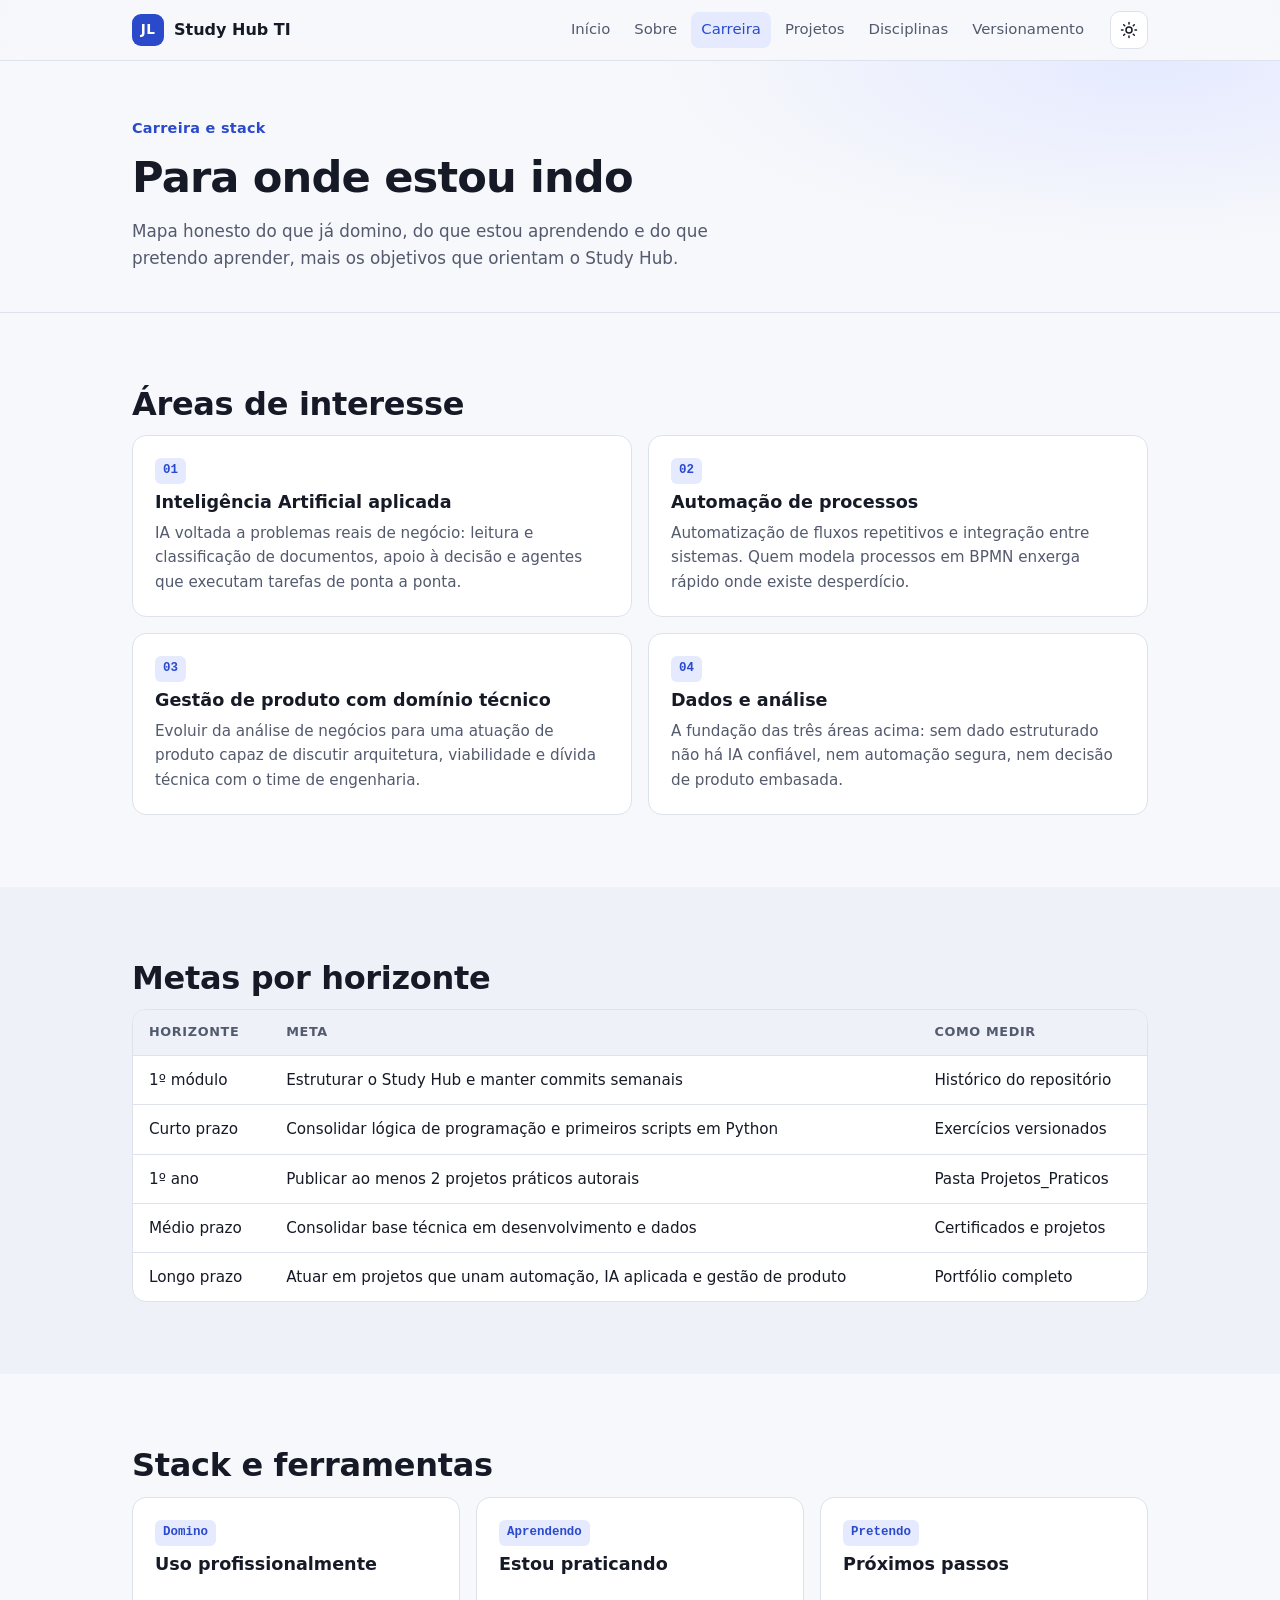
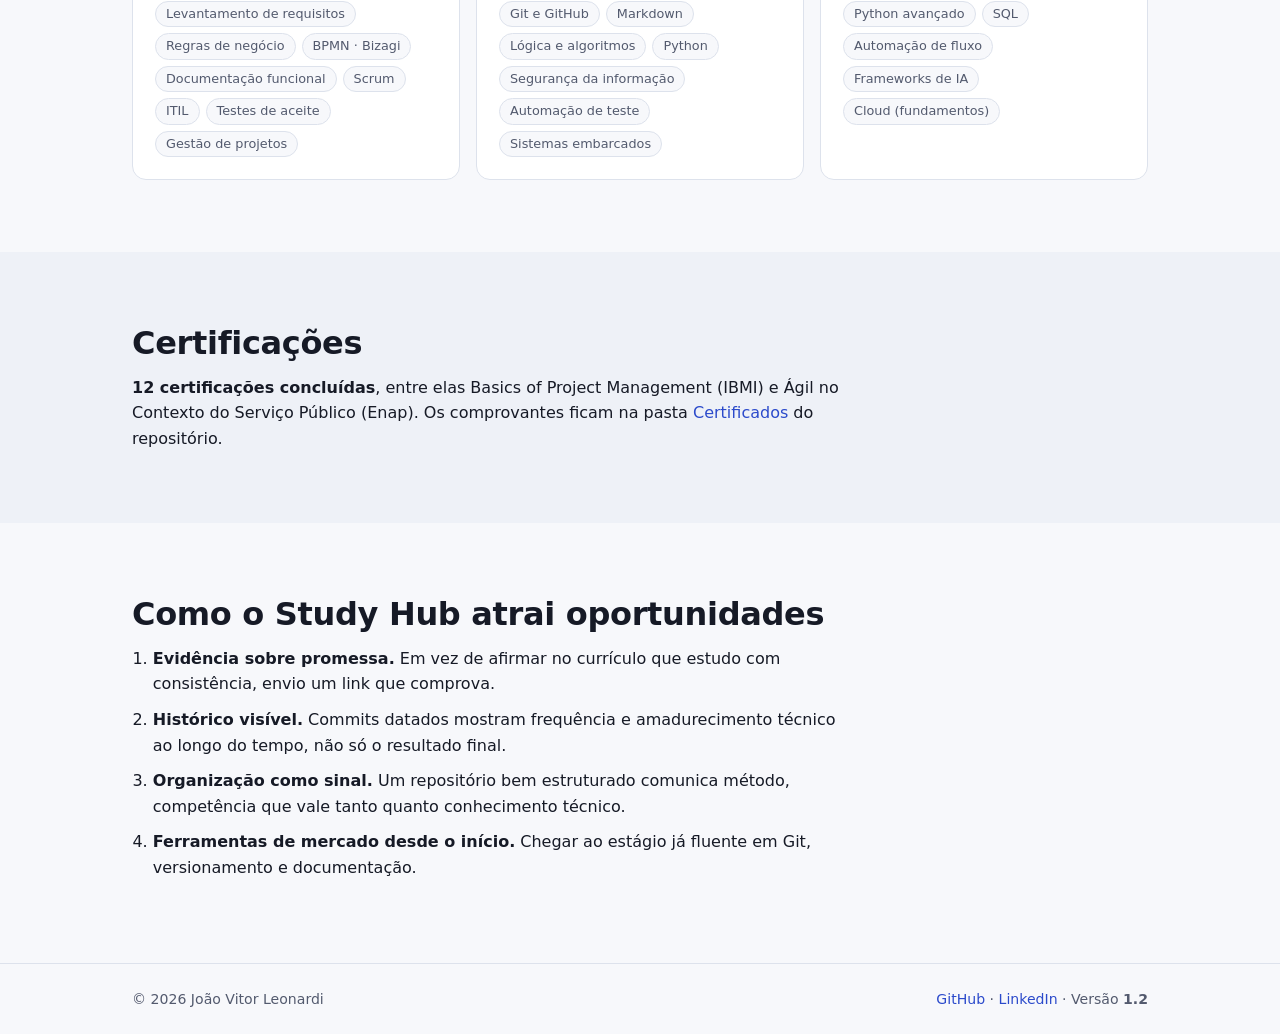
==== carreira.html @ a213d29a "feat(pages): pagina de versionamento Co-Authored-By: Claude Sonnet 5.5 <noreply@anthropic.com> Claud" ====
<!doctype html>
<html lang="pt-BR">
<head>
  <meta charset="utf-8">
  <meta name="viewport" content="width=device-width, initial-scale=1">
  <title>Carreira e stack · João Vitor Leonardi</title>
  <meta name="description" content="Objetivos de carreira, metas por horizonte e mapa de ferramentas de João Vitor Leonardi.">
  <meta name="theme-color" content="#2b4acb">
  <meta property="og:title" content="Carreira e stack · João Vitor Leonardi">
  <meta property="og:description" content="Objetivos de carreira, metas por horizonte e mapa de ferramentas de João Vitor Leonardi.">
  <meta property="og:type" content="website">
  <meta property="og:locale" content="pt_BR">
  <meta property="og:url" content="https://jooaoleonardi.github.io/Meu_Study_Hub_TI/carreira.html">
  <meta name="twitter:card" content="summary">
  <link rel="icon" href="data:image/svg+xml,%3Csvg xmlns='http://www.w3.org/2000/svg' viewBox='0 0 64 64'%3E%3Crect width='64' height='64' rx='14' fill='%232b4acb'/%3E%3Ctext x='32' y='42' font-family='Arial,sans-serif' font-size='28' font-weight='700' fill='white' text-anchor='middle'%3EJL%3C/text%3E%3C/svg%3E">
  <link rel="stylesheet" href="assets/css/style.css">
</head>
<body>
  <div class="progress" id="progress" aria-hidden="true"></div>
  <a class="skip-link" href="#conteudo">Pular para o conteúdo</a>

  <header class="site-header">
    <div class="container header-inner">
      <a class="brand" href="index.html" aria-label="Início">
        <span class="brand-mark">JL</span>
        <span class="brand-name">Study Hub TI</span>
      </a>
      <nav class="site-nav" id="site-nav" aria-label="Páginas">
        <a href="index.html">Início</a>
        <a href="sobre.html">Sobre</a>
        <a href="carreira.html">Carreira</a>
        <a href="projetos.html">Projetos</a>
        <a href="disciplinas.html">Disciplinas</a>
        <a href="versionamento.html">Versionamento</a>
      </nav>
      <div class="header-actions">
        <button class="icon-btn" id="theme-toggle" type="button" aria-label="Alternar tema claro/escuro">
          <svg class="icon-sun" viewBox="0 0 24 24" aria-hidden="true"><circle cx="12" cy="12" r="4"/><path d="M12 2v2M12 20v2M4.9 4.9l1.4 1.4M17.7 17.7l1.4 1.4M2 12h2M20 12h2M4.9 19.1l1.4-1.4M17.7 6.3l1.4-1.4"/></svg>
          <svg class="icon-moon" viewBox="0 0 24 24" aria-hidden="true"><path d="M21 12.8A9 9 0 1 1 11.2 3a7 7 0 0 0 9.8 9.8z"/></svg>
        </button>
        <button class="icon-btn menu-btn" id="menu-toggle" type="button" aria-label="Abrir menu" aria-expanded="false" aria-controls="site-nav">
          <svg viewBox="0 0 24 24" aria-hidden="true"><path d="M4 7h16M4 12h16M4 17h16"/></svg>
        </button>
      </div>
    </div>
  </header>

  <main id="conteudo">
    <section class="page-hero" id="topo">
      <div class="container">
        <p class="eyebrow">Carreira e stack</p>
        <h1>Para onde estou indo</h1>
        <p class="hero-lead">Mapa honesto do que já domino, do que estou aprendendo e do que pretendo aprender, mais os objetivos que orientam o Study Hub.</p>
      </div>
    </section>

    <section class="section">
      <div class="container">
        <h2 class="section-title">Áreas de interesse</h2>
        <div class="cards cards-2"><article class="card"><span class="card-tag">01</span><h3>Inteligência Artificial aplicada</h3><p>IA voltada a problemas reais de negócio: leitura e classificação de documentos, apoio à decisão e agentes que executam tarefas de ponta a ponta.</p></article><article class="card"><span class="card-tag">02</span><h3>Automação de processos</h3><p>Automatização de fluxos repetitivos e integração entre sistemas. Quem modela processos em BPMN enxerga rápido onde existe desperdício.</p></article><article class="card"><span class="card-tag">03</span><h3>Gestão de produto com domínio técnico</h3><p>Evoluir da análise de negócios para uma atuação de produto capaz de discutir arquitetura, viabilidade e dívida técnica com o time de engenharia.</p></article><article class="card"><span class="card-tag">04</span><h3>Dados e análise</h3><p>A fundação das três áreas acima: sem dado estruturado não há IA confiável, nem automação segura, nem decisão de produto embasada.</p></article></div>
      </div>
    </section>
    <section class="section section-alt">
      <div class="container">
        <h2 class="section-title">Metas por horizonte</h2>
        <div class="table-wrap"><table class="data-table"><thead><tr><th>Horizonte</th><th>Meta</th><th>Como medir</th></tr></thead>
<tbody>
<tr><td>1º módulo</td><td>Estruturar o Study Hub e manter commits semanais</td><td>Histórico do repositório</td></tr>
<tr><td>Curto prazo</td><td>Consolidar lógica de programação e primeiros scripts em Python</td><td>Exercícios versionados</td></tr>
<tr><td>1º ano</td><td>Publicar ao menos 2 projetos práticos autorais</td><td>Pasta Projetos_Praticos</td></tr>
<tr><td>Médio prazo</td><td>Consolidar base técnica em desenvolvimento e dados</td><td>Certificados e projetos</td></tr>
<tr><td>Longo prazo</td><td>Atuar em projetos que unam automação, IA aplicada e gestão de produto</td><td>Portfólio completo</td></tr>
</tbody></table></div>
      </div>
    </section>
    <section class="section">
      <div class="container">
        <h2 class="section-title">Stack e ferramentas</h2>
        <div class="cards cards-3"><article class="card"><span class="card-tag">Domino</span><h3>Uso profissionalmente</h3><p></p><ul class="chips"><li>Levantamento de requisitos</li><li>Regras de negócio</li><li>BPMN · Bizagi</li><li>Documentação funcional</li><li>Scrum</li><li>ITIL</li><li>Testes de aceite</li><li>Gestão de projetos</li></ul></article><article class="card"><span class="card-tag">Aprendendo</span><h3>Estou praticando</h3><p></p><ul class="chips"><li>Git e GitHub</li><li>Markdown</li><li>Lógica e algoritmos</li><li>Python</li><li>Segurança da informação</li><li>Automação de teste</li><li>Sistemas embarcados</li></ul></article><article class="card"><span class="card-tag">Pretendo</span><h3>Próximos passos</h3><p></p><ul class="chips"><li>Python avançado</li><li>SQL</li><li>Automação de fluxo</li><li>Frameworks de IA</li><li>Cloud (fundamentos)</li></ul></article></div>
      </div>
    </section>
    <section class="section section-alt">
      <div class="container">
        <h2 class="section-title">Certificações</h2>
        <p class="prose-line"><strong>12 certificações concluídas</strong>, entre elas Basics of Project Management (IBMI) e Ágil no Contexto do Serviço Público (Enap). Os comprovantes ficam na pasta <a href="https://github.com/jooaoleonardi/Meu_Study_Hub_TI/tree/main/03_Projetos_e_Certificados/Certificados" target="_blank" rel="noopener">Certificados</a> do repositório.</p>
      </div>
    </section>
    <section class="section">
      <div class="container">
        <h2 class="section-title">Como o Study Hub atrai oportunidades</h2>
        <ol class="steps"><li><strong>Evidência sobre promessa.</strong> Em vez de afirmar no currículo que estudo com consistência, envio um link que comprova.</li><li><strong>Histórico visível.</strong> Commits datados mostram frequência e amadurecimento técnico ao longo do tempo, não só o resultado final.</li><li><strong>Organização como sinal.</strong> Um repositório bem estruturado comunica método, competência que vale tanto quanto conhecimento técnico.</li><li><strong>Ferramentas de mercado desde o início.</strong> Chegar ao estágio já fluente em Git, versionamento e documentação.</li></ol>
      </div>
    </section>
  </main>

  <footer class="site-footer">
    <div class="container footer-inner">
      <span>© <span id="year">2026</span> João Vitor Leonardi</span>
      <span>
        <a href="https://github.com/jooaoleonardi/Meu_Study_Hub_TI" target="_blank" rel="noopener">GitHub</a> ·
        <a href="https://www.linkedin.com/in/jooaoleonardi" target="_blank" rel="noopener">LinkedIn</a> ·
        Versão <strong>1.2</strong>
      </span>
    </div>
  </footer>

  <a class="to-top" id="to-top" href="#topo" aria-label="Voltar ao topo" hidden>↑</a>

  <script src="assets/js/main.js"></script>
</body>
</html>
---- assets/css/style.css ----
/* ==========================================================
   Study Hub TI — estilos do portfólio (GitHub Pages)
   ========================================================== */

/* ---------- Tokens de tema ---------- */
:root {
  --bg: #f7f8fb;
  --bg-alt: #eef1f7;
  --surface: #ffffff;
  --text: #161a26;
  --text-muted: #535a6e;
  --border: #dde2ec;
  --accent: #2b4acb;
  --accent-strong: #1f37a0;
  --accent-soft: #e5eaff;
  --ok: #157f4f;
  --ok-soft: #e1f5ea;
  --warn: #9a5b00;
  --warn-soft: #fdf0d9;
  --terminal-bg: #12162a;
  --terminal-text: #d6dcf5;
  --shadow: 0 1px 2px rgba(16, 24, 40, .05), 0 4px 16px rgba(16, 24, 40, .06);
  --radius: 14px;
  --max: 1080px;
  color-scheme: light;
}

@media (prefers-color-scheme: dark) {
  :root:not([data-theme="light"]) {
    --bg: #0e111a;
    --bg-alt: #131725;
    --surface: #181d2e;
    --text: #e8ebf5;
    --text-muted: #a2a9c0;
    --border: #2a3047;
    --accent: #8ea2ff;
    --accent-strong: #b3c0ff;
    --accent-soft: #232b52;
    --ok: #5fd39a;
    --ok-soft: #173326;
    --warn: #f3b552;
    --warn-soft: #3a2b12;
    --terminal-bg: #0a0d18;
    --shadow: 0 1px 2px rgba(0, 0, 0, .3), 0 4px 16px rgba(0, 0, 0, .25);
    color-scheme: dark;
  }
}

:root[data-theme="dark"] {
  --bg: #0e111a;
  --bg-alt: #131725;
  --surface: #181d2e;
  --text: #e8ebf5;
  --text-muted: #a2a9c0;
  --border: #2a3047;
  --accent: #8ea2ff;
  --accent-strong: #b3c0ff;
  --accent-soft: #232b52;
  --ok: #5fd39a;
  --ok-soft: #173326;
  --warn: #f3b552;
  --warn-soft: #3a2b12;
  --terminal-bg: #0a0d18;
  --shadow: 0 1px 2px rgba(0, 0, 0, .3), 0 4px 16px rgba(0, 0, 0, .25);
  color-scheme: dark;
}

/* ---------- Base ---------- */
*, *::before, *::after { box-sizing: border-box; }

html { scroll-behavior: smooth; scroll-padding-top: 72px; }

body {
  margin: 0;
  background: var(--bg);
  color: var(--text);
  font-family: system-ui, -apple-system, "Segoe UI", Roboto, "Helvetica Neue", Arial, sans-serif;
  font-size: 1rem;
  line-height: 1.6;
  -webkit-font-smoothing: antialiased;
}

a { color: var(--accent); text-decoration: none; }
a:hover { text-decoration: underline; }

code {
  font-family: ui-monospace, SFMono-Regular, Menlo, Consolas, monospace;
  font-size: .88em;
  background: var(--accent-soft);
  padding: .1em .35em;
  border-radius: 5px;
}

h1, h2, h3 { line-height: 1.2; margin: 0; }

.container {
  width: 100%;
  max-width: var(--max);
  margin: 0 auto;
  padding: 0 16px;
}

@media (min-width: 720px) {
  .container { padding: 0 32px; }
}

.skip-link {
  position: absolute;
  left: -999px;
  top: 8px;
  background: var(--accent);
  color: #fff;
  padding: 8px 12px;
  border-radius: 8px;
  z-index: 100;
}
.skip-link:focus { left: 8px; }

:focus-visible { outline: 2px solid var(--accent); outline-offset: 2px; }

/* ---------- Cabeçalho ---------- */
.site-header {
  position: sticky;
  top: 0;
  z-index: 50;
  background: color-mix(in srgb, var(--bg) 88%, transparent);
  backdrop-filter: blur(10px);
  border-bottom: 1px solid var(--border);
}

.header-inner {
  display: flex;
  align-items: center;
  gap: 16px;
  height: 60px;
}

.brand {
  display: flex;
  align-items: center;
  gap: 10px;
  color: var(--text);
  font-weight: 700;
}
.brand:hover { text-decoration: none; }

.brand-mark {
  display: grid;
  place-items: center;
  width: 32px;
  height: 32px;
  border-radius: 9px;
  background: var(--accent);
  color: #fff;
  font-size: .85rem;
  letter-spacing: .02em;
}
:root[data-theme="dark"] .brand-mark { color: #0e111a; }
@media (prefers-color-scheme: dark) {
  :root:not([data-theme="light"]) .brand-mark { color: #0e111a; }
}

.site-nav {
  display: flex;
  gap: 4px;
  margin-left: auto;
}

.site-nav a {
  color: var(--text-muted);
  font-size: .93rem;
  padding: 6px 10px;
  border-radius: 8px;
}
.site-nav a:hover { color: var(--text); background: var(--bg-alt); text-decoration: none; }
.site-nav a.active { color: var(--accent); }

.header-actions { display: flex; gap: 6px; }

.icon-btn {
  display: grid;
  place-items: center;
  width: 38px;
  height: 38px;
  border: 1px solid var(--border);
  border-radius: 10px;
  background: var(--surface);
  color: var(--text);
  cursor: pointer;
}
.icon-btn svg {
  width: 18px;
  height: 18px;
  fill: none;
  stroke: currentColor;
  stroke-width: 2;
  stroke-linecap: round;
  stroke-linejoin: round;
}

.icon-moon { display: none; }
:root[data-theme="dark"] .icon-sun { display: none; }
:root[data-theme="dark"] .icon-moon { display: block; }
@media (prefers-color-scheme: dark) {
  :root:not([data-theme="light"]) .icon-sun { display: none; }
  :root:not([data-theme="light"]) .icon-moon { display: block; }
}

.menu-btn { display: none; }

@media (max-width: 820px) {
  .menu-btn { display: grid; }
  .header-actions { margin-left: auto; }
  .site-nav {
    display: none;
    position: absolute;
    top: 60px;
    left: 0;
    right: 0;
    flex-direction: column;
    padding: 8px 16px 16px;
    background: var(--bg);
    border-bottom: 1px solid var(--border);
  }
  .site-nav.open { display: flex; }
  .site-nav a { padding: 10px 8px; }
}

/* ---------- Hero ---------- */
.hero {
  padding: 72px 0 64px;
  background:
    radial-gradient(800px 360px at 85% 0%, var(--accent-soft), transparent 70%),
    var(--bg);
}

.hero-inner {
  display: grid;
  grid-template-columns: 1.4fr 1fr;
  gap: 48px;
  align-items: center;
}

.eyebrow {
  margin: 0 0 12px;
  color: var(--accent);
  font-weight: 600;
  font-size: .9rem;
  letter-spacing: .02em;
}

.hero h1 {
  font-size: clamp(2.2rem, 5vw, 3.4rem);
  letter-spacing: -.02em;
}

.hero-role {
  margin: 10px 0 0;
  font-size: 1.15rem;
  font-weight: 600;
  color: var(--text-muted);
}

.hero-lead {
  margin: 18px 0 28px;
  max-width: 56ch;
  color: var(--text-muted);
  font-size: 1.05rem;
}

.hero-cta { display: flex; flex-wrap: wrap; gap: 12px; }

.hero-card {
  background: var(--surface);
  border: 1px solid var(--border);
  border-radius: 20px;
  padding: 24px;
  box-shadow: var(--shadow);
}

.avatar {
  display: grid;
  place-items: center;
  width: 72px;
  height: 72px;
  border-radius: 50%;
  background: linear-gradient(135deg, var(--accent), var(--accent-strong));
  color: #fff;
  font-weight: 700;
  font-size: 1.5rem;
  margin-bottom: 18px;
}

.terminal {
  margin: 0;
  background: var(--terminal-bg);
  color: var(--terminal-text);
  border-radius: 12px;
  padding: 16px;
  font-family: ui-monospace, SFMono-Regular, Menlo, Consolas, monospace;
  font-size: .82rem;
  line-height: 1.7;
  overflow-x: auto;
}
.t-dim { color: #7c86ad; }
.t-acc { color: #ffd166; }

@media (max-width: 820px) {
  .hero { padding: 48px 0 40px; }
  .hero-inner { grid-template-columns: 1fr; gap: 32px; }
}

/* ---------- Botões ---------- */
.btn {
  display: inline-flex;
  align-items: center;
  justify-content: center;
  min-height: 44px;
  padding: 0 18px;
  border-radius: 10px;
  font-weight: 600;
  font-size: .95rem;
  border: 1px solid transparent;
  transition: background .15s, border-color .15s;
}
.btn:hover { text-decoration: none; }

.btn-primary { background: var(--accent); color: #fff; }
.btn-primary:hover { background: var(--accent-strong); }
:root[data-theme="dark"] .btn-primary { color: #0e111a; }
@media (prefers-color-scheme: dark) {
  :root:not([data-theme="light"]) .btn-primary { color: #0e111a; }
}

.btn-ghost {
  background: var(--surface);
  color: var(--text);
  border-color: var(--border);
}
.btn-ghost:hover { border-color: var(--accent); }

/* ---------- Seções ---------- */
.section { padding: 72px 0; }
.section-alt { background: var(--bg-alt); }

.section-title {
  font-size: clamp(1.5rem, 3vw, 2rem);
  letter-spacing: -.01em;
  margin-bottom: 12px;
}

.section-lead {
  margin: 0 0 32px;
  max-width: 65ch;
  color: var(--text-muted);
}

@media (max-width: 720px) {
  .section { padding: 52px 0; }
}

/* ---------- Sobre ---------- */
.about-grid {
  display: grid;
  grid-template-columns: 1.5fr 1fr;
  gap: 40px;
  margin-top: 20px;
}

.prose p { margin: 0 0 16px; max-width: 65ch; }

.stats {
  list-style: none;
  margin: 0;
  padding: 0;
  display: grid;
  grid-template-columns: 1fr 1fr;
  gap: 12px;
  align-content: start;
}

.stats li {
  background: var(--surface);
  border: 1px solid var(--border);
  border-radius: var(--radius);
  padding: 18px 16px;
}

.stat-value {
  display: block;
  font-size: 1.5rem;
  font-weight: 700;
  color: var(--accent);
}

.stat-label {
  display: block;
  font-size: .88rem;
  color: var(--text-muted);
}

@media (max-width: 820px) {
  .about-grid { grid-template-columns: 1fr; gap: 24px; }
}

/* ---------- Cards ---------- */
.cards { display: grid; gap: 16px; }
.cards-3 { grid-template-columns: repeat(3, 1fr); }
.cards-2 { grid-template-columns: repeat(2, 1fr); }

@media (max-width: 900px) {
  .cards-3 { grid-template-columns: repeat(2, 1fr); }
}
@media (max-width: 620px) {
  .cards-3, .cards-2 { grid-template-columns: 1fr; }
}

.card {
  display: flex;
  flex-direction: column;
  gap: 8px;
  background: var(--surface);
  border: 1px solid var(--border);
  border-radius: var(--radius);
  padding: 22px;
  color: var(--text);
}

.card h3 { font-size: 1.1rem; }
.card p { margin: 0; color: var(--text-muted); font-size: .95rem; }

.card-link { transition: border-color .15s, transform .15s, box-shadow .15s; }
.card-link:hover {
  text-decoration: none;
  border-color: var(--accent);
  transform: translateY(-2px);
  box-shadow: var(--shadow);
}

.card-tag {
  align-self: flex-start;
  font-family: ui-monospace, SFMono-Regular, Menlo, Consolas, monospace;
  font-size: .78rem;
  font-weight: 600;
  color: var(--accent);
  background: var(--accent-soft);
  padding: 3px 8px;
  border-radius: 6px;
}

.chips {
  list-style: none;
  display: flex;
  flex-wrap: wrap;
  gap: 6px;
  margin: 6px 0 0;
  padding: 0;
}
.chips li {
  font-size: .8rem;
  padding: 2px 10px;
  border: 1px solid var(--border);
  border-radius: 999px;
  color: var(--text-muted);
}

.card-links {
  display: flex;
  flex-wrap: wrap;
  gap: 8px 18px;
  margin-top: 8px;
  font-weight: 600;
  font-size: .93rem;
}

/* ---------- Lista de disciplinas ---------- */
.list-rows {
  list-style: none;
  margin: 20px 0 0;
  padding: 0;
  border: 1px solid var(--border);
  border-radius: var(--radius);
  background: var(--surface);
  overflow: hidden;
}

.list-rows li {
  display: grid;
  grid-template-columns: minmax(200px, 1fr) 2fr;
  gap: 16px;
  padding: 16px 20px;
  border-top: 1px solid var(--border);
}
.list-rows li:first-child { border-top: 0; }
.list-rows a { font-weight: 600; }
.list-rows span { color: var(--text-muted); font-size: .95rem; }

@media (max-width: 620px) {
  .list-rows li { grid-template-columns: 1fr; gap: 4px; }
}

/* ---------- Linha do tempo ---------- */
.timeline {
  list-style: none;
  margin: 20px 0 0;
  padding: 0 0 0 28px;
  position: relative;
}

.timeline::before {
  content: "";
  position: absolute;
  left: 7px;
  top: 6px;
  bottom: 6px;
  width: 2px;
  background: var(--border);
}

.timeline li {
  position: relative;
  padding: 0 0 32px;
}
.timeline li:last-child { padding-bottom: 0; }

.timeline li::before {
  content: "";
  position: absolute;
  left: -28px;
  top: 4px;
  width: 16px;
  height: 16px;
  border-radius: 50%;
  background: var(--surface);
  border: 2px solid var(--border);
}
.timeline li.done::before { background: var(--ok); border-color: var(--ok); }
.timeline li.current::before { background: var(--warn); border-color: var(--warn); }

.timeline h3 { font-size: 1.1rem; margin: 6px 0 4px; }
.timeline p { margin: 0; color: var(--text-muted); max-width: 65ch; }

.status {
  display: inline-block;
  font-size: .75rem;
  font-weight: 700;
  text-transform: uppercase;
  letter-spacing: .05em;
  padding: 2px 8px;
  border-radius: 6px;
  background: var(--bg-alt);
  color: var(--text-muted);
}
.done .status { background: var(--ok-soft); color: var(--ok); }
.current .status { background: var(--warn-soft); color: var(--warn); }

/* ---------- Contato ---------- */
.contact-links { display: flex; flex-wrap: wrap; gap: 12px; }

/* ---------- Rodapé ---------- */
.site-footer {
  border-top: 1px solid var(--border);
  padding: 24px 0;
  color: var(--text-muted);
  font-size: .88rem;
}

.footer-inner {
  display: flex;
  flex-wrap: wrap;
  justify-content: space-between;
  gap: 8px;
}

@media (prefers-reduced-motion: reduce) {
  html { scroll-behavior: auto; }
  .card-link, .btn { transition: none; }
  .card-link:hover { transform: none; }
}

/* ---------- Melhorias v1.2 ---------- */
.progress {
  position: fixed;
  top: 0;
  left: 0;
  height: 3px;
  width: 100%;
  z-index: 60;
  background: var(--accent);
  transform: scaleX(0);
  transform-origin: left;
}

.subtitle { font-size: 1.1rem; margin: 32px 0 12px; }
.chips-lg li { font-size: .88rem; padding: 4px 14px; background: var(--surface); }

.to-top {
  position: fixed;
  right: 16px;
  bottom: 16px;
  z-index: 40;
  display: grid;
  place-items: center;
  width: 44px;
  height: 44px;
  border-radius: 50%;
  background: var(--accent);
  color: #fff;
  font-weight: 700;
  box-shadow: var(--shadow);
}
.to-top[hidden] { display: none; }
.to-top:hover { text-decoration: none; background: var(--accent-strong); }
:root[data-theme="dark"] .to-top { color: #0e111a; }
@media (prefers-color-scheme: dark) {
  :root:not([data-theme="light"]) .to-top { color: #0e111a; }
}

/* Entrada suave das seções; sem JavaScript tudo aparece normalmente */
.js .reveal { opacity: 0; transform: translateY(16px); transition: opacity .5s, transform .5s; }
.js .reveal.visible { opacity: 1; transform: none; }

@media print {
  .site-header, .progress, .to-top, .menu-btn { display: none; }
  .js .reveal { opacity: 1; transform: none; }
}

@media (prefers-reduced-motion: reduce) {
  .js .reveal { opacity: 1; transform: none; transition: none; }
}

/* ---------- Páginas internas (v1.3) ---------- */
.page-hero {
  padding: 56px 0 40px;
  background:
    radial-gradient(700px 260px at 90% 0%, var(--accent-soft), transparent 70%),
    var(--bg);
  border-bottom: 1px solid var(--border);
}
.page-hero h1 { font-size: clamp(1.9rem, 4vw, 2.7rem); letter-spacing: -.02em; }
.page-hero .hero-lead { margin: 14px 0 0; }

.site-nav a[aria-current="page"] { color: var(--accent); background: var(--accent-soft); }

.table-wrap { overflow-x: auto; border: 1px solid var(--border); border-radius: var(--radius); background: var(--surface); }
.data-table { width: 100%; border-collapse: collapse; font-size: .95rem; }
.data-table th, .data-table td { text-align: left; padding: 12px 16px; vertical-align: top; border-top: 1px solid var(--border); }
.data-table thead th { border-top: 0; background: var(--bg-alt); font-size: .8rem; text-transform: uppercase; letter-spacing: .05em; color: var(--text-muted); }

.callout {
  margin: 24px 0 0;
  padding: 18px 22px;
  border-left: 4px solid var(--accent);
  background: var(--accent-soft);
  border-radius: 0 var(--radius) var(--radius) 0;
  font-size: 1.05rem;
}

.prose h3 { font-size: 1.1rem; margin: 22px 0 8px; }
.prose ul, .prose ol { margin: 0 0 16px; padding-left: 1.3rem; max-width: 65ch; }
.prose li { margin-bottom: 6px; }
.spaced { margin-top: 24px; }
.prose-line { margin: 0; max-width: 70ch; }

.steps { margin: 0; padding-left: 1.3rem; max-width: 70ch; }
.steps li { margin-bottom: 10px; }

.chips li { background: var(--bg); }
.card .chips { margin-top: 10px; }

.ficha {
  display: grid;
  grid-template-columns: repeat(auto-fit, minmax(200px, 1fr));
  gap: 12px;
  margin: 0 0 24px;
}
.ficha div { background: var(--surface); border: 1px solid var(--border); border-radius: var(--radius); padding: 14px 16px; }
.ficha dt { font-size: .78rem; text-transform: uppercase; letter-spacing: .05em; color: var(--text-muted); }
.ficha dd { margin: 4px 0 0; font-weight: 600; }

.codeblock {
  margin: 16px 0;
  background: var(--terminal-bg);
  color: var(--terminal-text);
  border-radius: 12px;
  padding: 16px;
  font-family: ui-monospace, SFMono-Regular, Menlo, Consolas, monospace;
  font-size: .84rem;
  line-height: 1.7;
  overflow-x: auto;
}
.codeblock code { background: none; padding: 0; font-size: inherit; }

.two-col { display: grid; grid-template-columns: 1fr 1fr; gap: 32px; align-items: start; }
.two-col .codeblock { margin: 0; }
@media (max-width: 820px) { .two-col { grid-template-columns: 1fr; gap: 16px; } }

.card-links a { overflow-wrap: anywhere; }
@media print { .page-hero { background: none; } }

.checklist { list-style: none; margin: 0; padding: 0; display: grid; gap: 8px; max-width: 70ch; }
.checklist li { padding: 12px 16px 12px 44px; position: relative; background: var(--surface); border: 1px solid var(--border); border-radius: 10px; }
.checklist li::before { content: "✓"; position: absolute; left: 16px; color: var(--ok); font-weight: 700; }
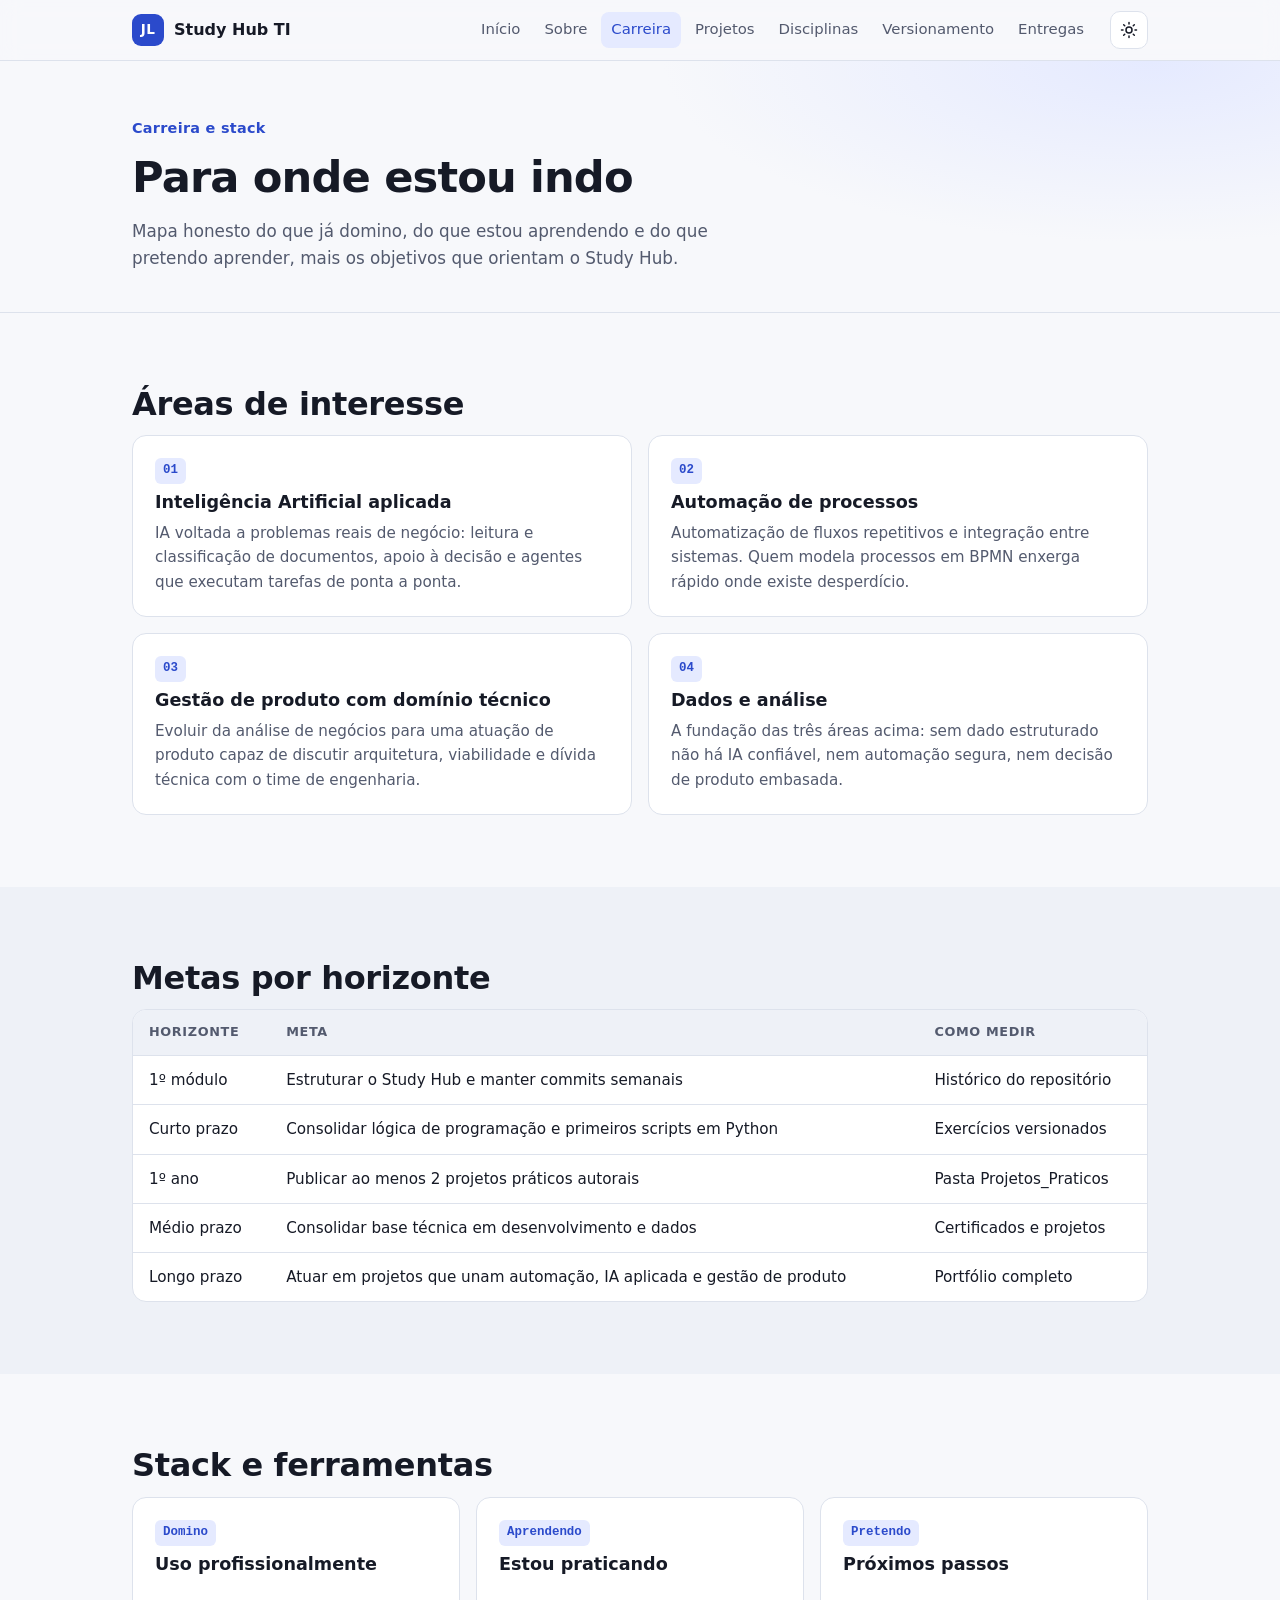
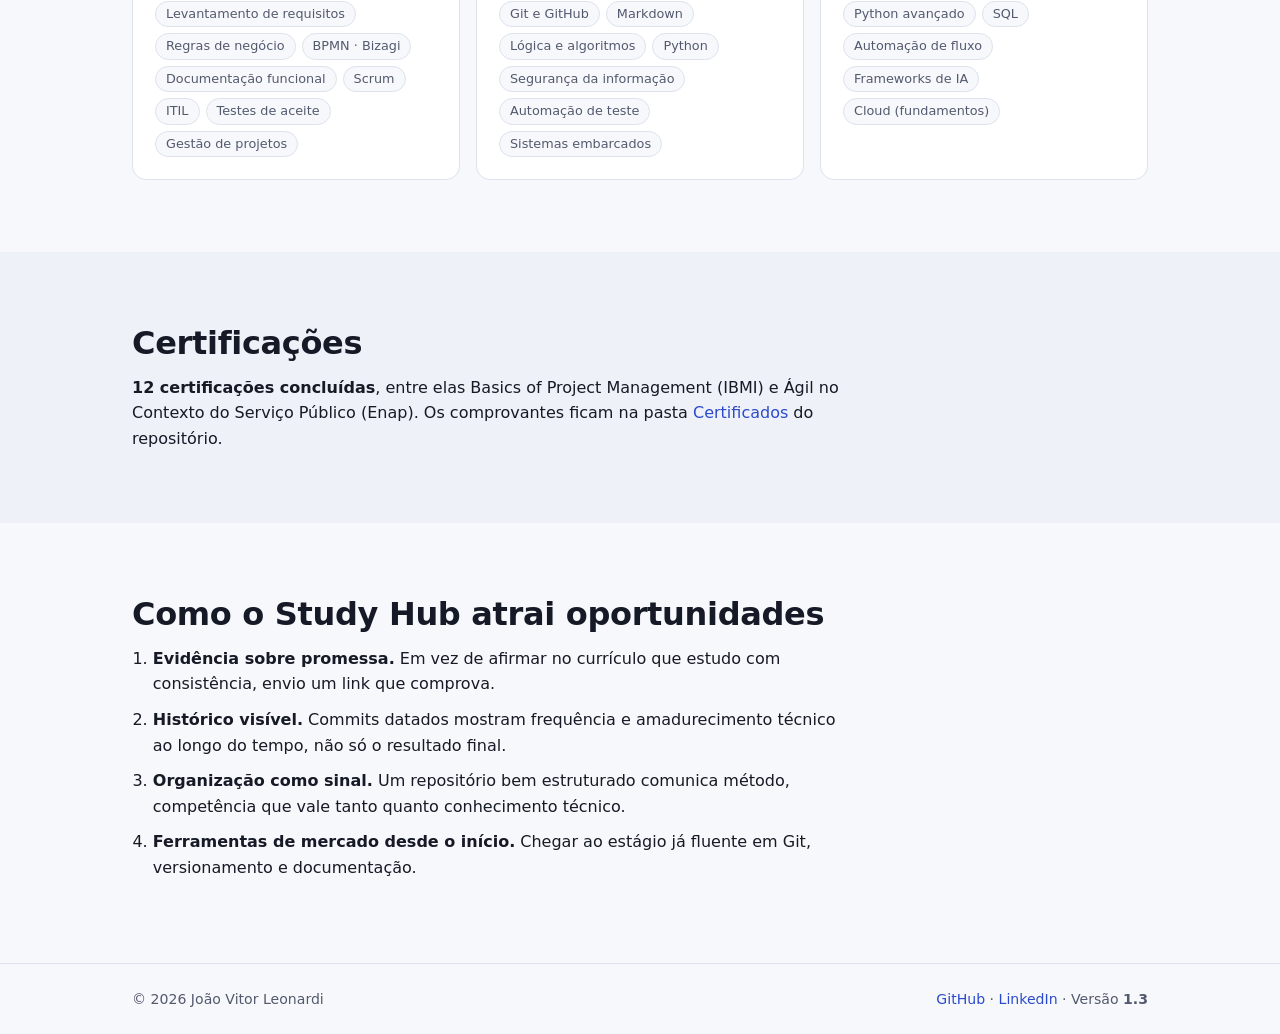
==== commit 79eba969: "feat(pages): pagina de entregas e versao 1.3 Co-Authored-By: Claude Sonnet 5.5 <noreply@anthropic.co" ====
--- a/carreira.html
+++ b/carreira.html
@@ -32,6 +32,7 @@
         <a href="projetos.html">Projetos</a>
         <a href="disciplinas.html">Disciplinas</a>
         <a href="versionamento.html">Versionamento</a>
+        <a href="entregas.html">Entregas</a>
       </nav>
       <div class="header-actions">
         <button class="icon-btn" id="theme-toggle" type="button" aria-label="Alternar tema claro/escuro">
@@ -99,7 +100,7 @@
       <span>
         <a href="https://github.com/jooaoleonardi/Meu_Study_Hub_TI" target="_blank" rel="noopener">GitHub</a> ·
         <a href="https://www.linkedin.com/in/jooaoleonardi" target="_blank" rel="noopener">LinkedIn</a> ·
-        Versão <strong>1.2</strong>
+        Versão <strong>1.3</strong>
       </span>
     </div>
   </footer>
--- a/assets/css/style.css
+++ b/assets/css/style.css
@@ -701,3 +701,8 @@
 .checklist { list-style: none; margin: 0; padding: 0; display: grid; gap: 8px; max-width: 70ch; }
 .checklist li { padding: 12px 16px 12px 44px; position: relative; background: var(--surface); border: 1px solid var(--border); border-radius: 10px; }
 .checklist li::before { content: "✓"; position: absolute; left: 16px; color: var(--ok); font-weight: 700; }
+
+.video-wrap { position: relative; aspect-ratio: 16 / 9; border-radius: var(--radius); overflow: hidden; border: 1px solid var(--border); background: #000; max-width: 880px; }
+.video-wrap iframe { position: absolute; inset: 0; width: 100%; height: 100%; border: 0; }
+.video-wrap + .card-links, .timeline + .card-links { margin-top: 20px; }
+.timeline .card-links { margin-top: 10px; }
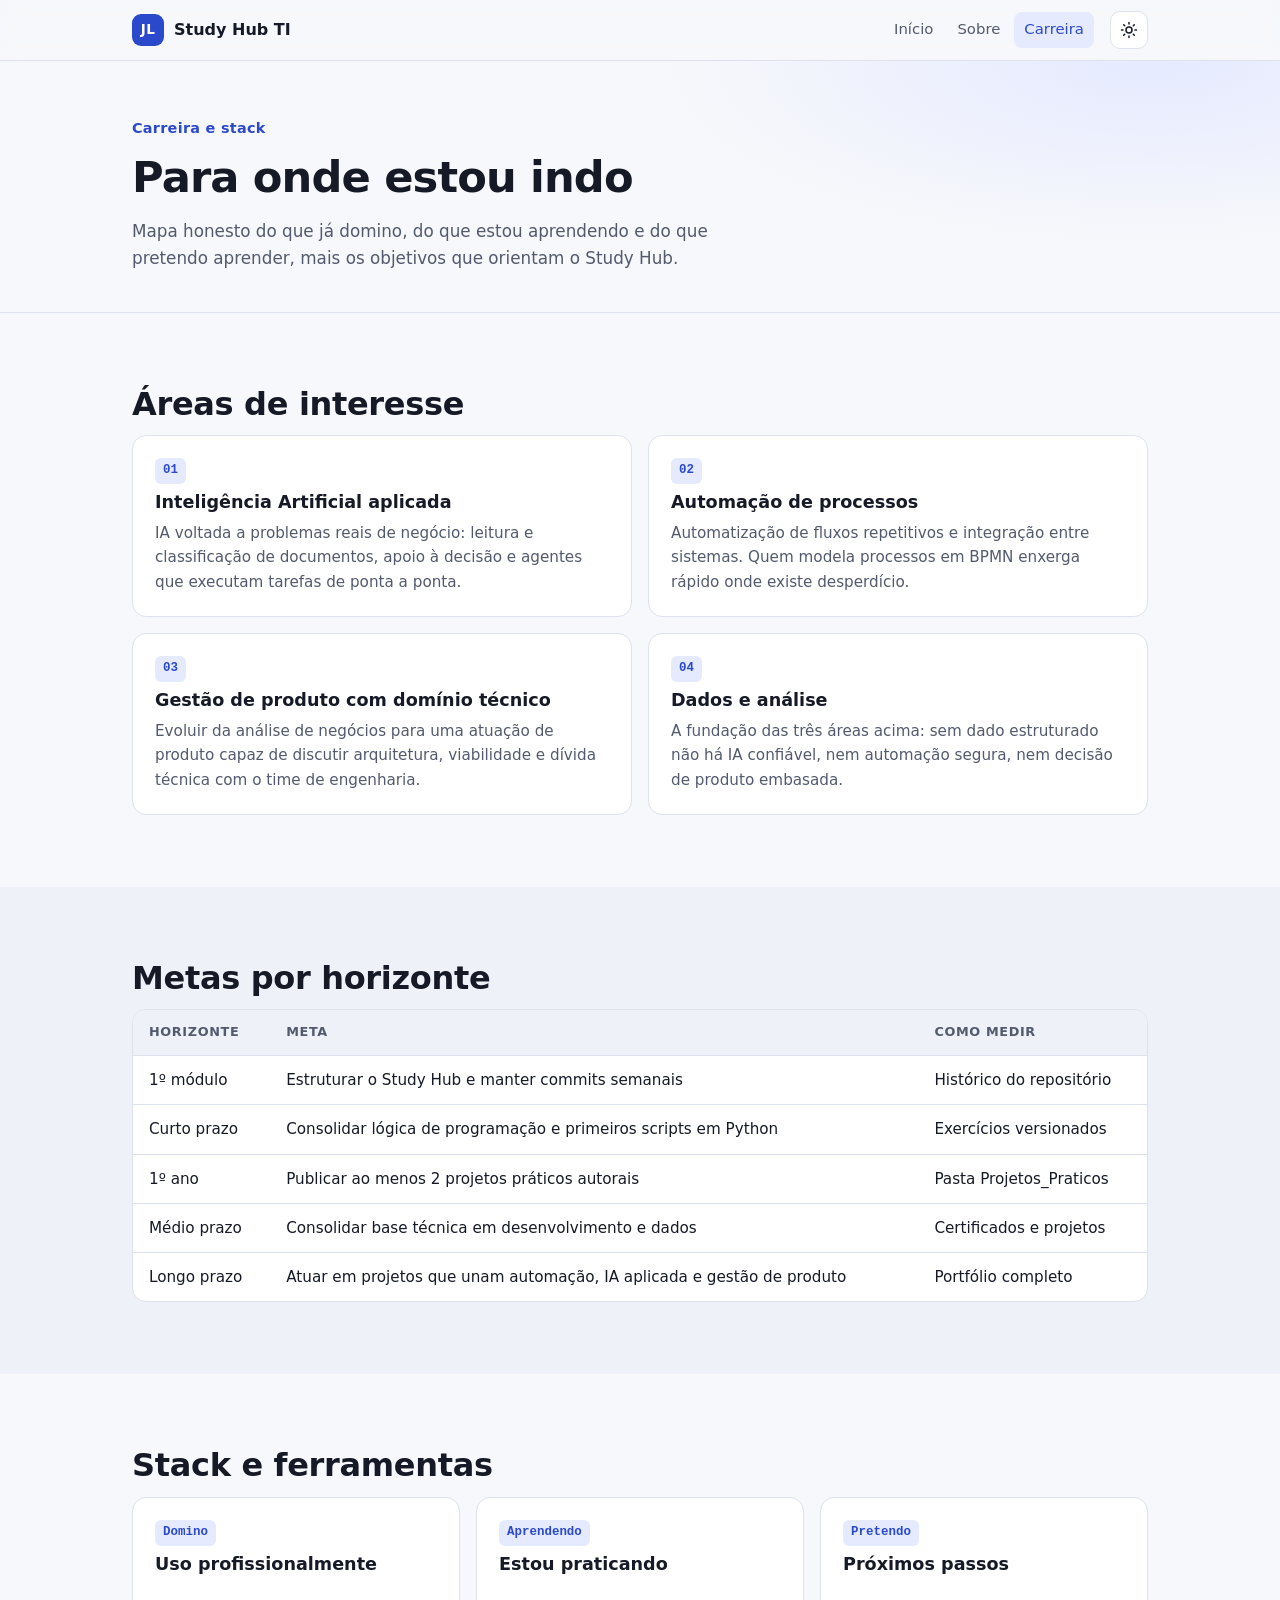
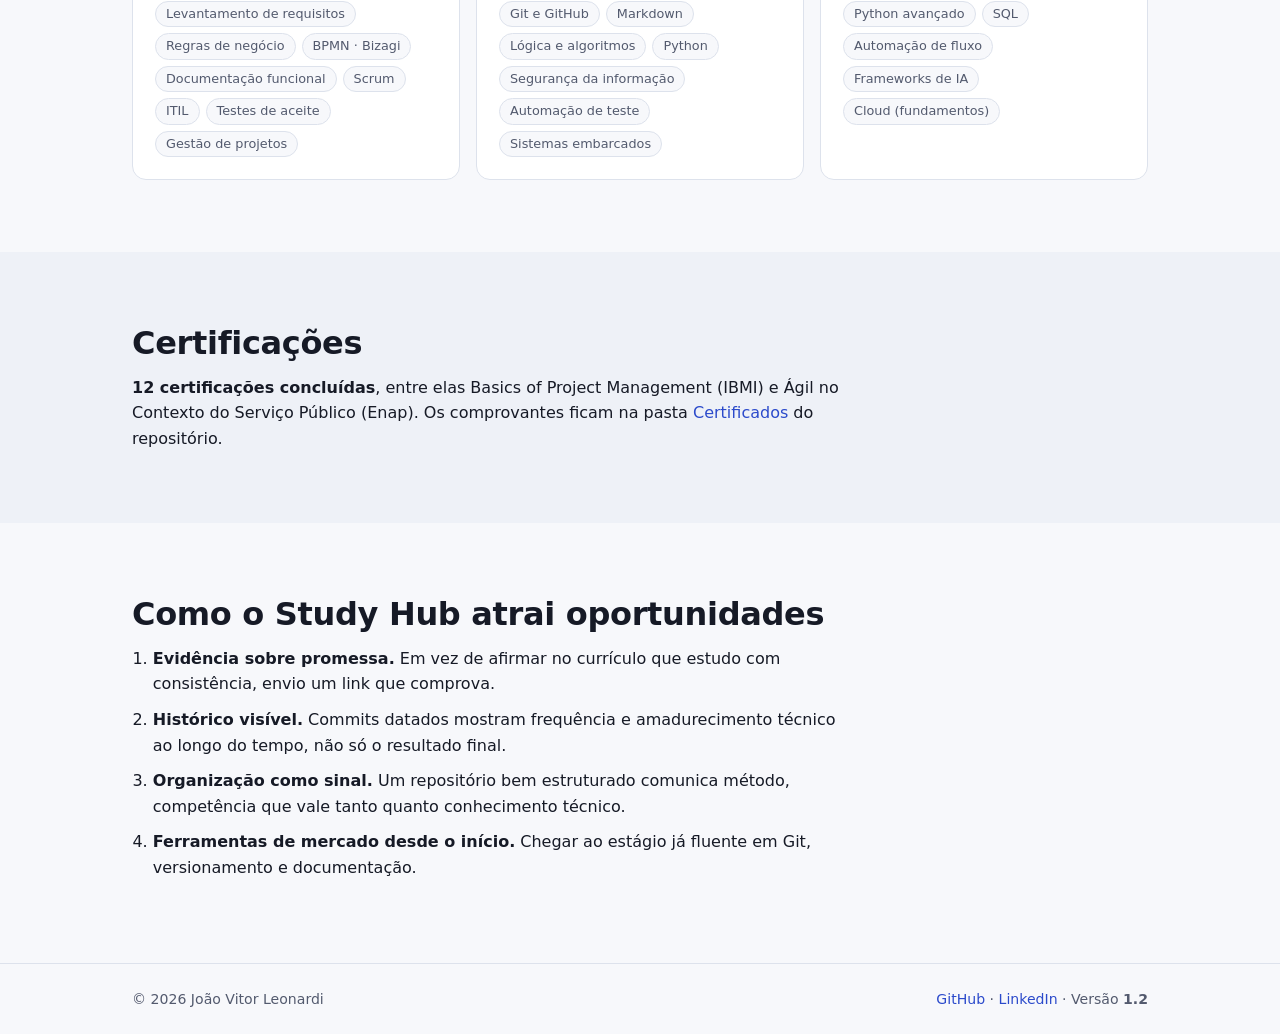
==== commit bf51920a: "Merge pull request #3 from jooaoleonardi/claude/new-session-010bdy-1-sobre-carreira feat(pages): 1/5" ====
--- a/carreira.html
+++ b/carreira.html
@@ -29,10 +29,6 @@
         <a href="index.html">Início</a>
         <a href="sobre.html">Sobre</a>
         <a href="carreira.html">Carreira</a>
-        <a href="projetos.html">Projetos</a>
-        <a href="disciplinas.html">Disciplinas</a>
-        <a href="versionamento.html">Versionamento</a>
-        <a href="entregas.html">Entregas</a>
       </nav>
       <div class="header-actions">
         <button class="icon-btn" id="theme-toggle" type="button" aria-label="Alternar tema claro/escuro">
@@ -100,7 +96,7 @@
       <span>
         <a href="https://github.com/jooaoleonardi/Meu_Study_Hub_TI" target="_blank" rel="noopener">GitHub</a> ·
         <a href="https://www.linkedin.com/in/jooaoleonardi" target="_blank" rel="noopener">LinkedIn</a> ·
-        Versão <strong>1.3</strong>
+        Versão <strong>1.2</strong>
       </span>
     </div>
   </footer>
--- a/assets/css/style.css
+++ b/assets/css/style.css
@@ -697,12 +697,3 @@
 
 .card-links a { overflow-wrap: anywhere; }
 @media print { .page-hero { background: none; } }
-
-.checklist { list-style: none; margin: 0; padding: 0; display: grid; gap: 8px; max-width: 70ch; }
-.checklist li { padding: 12px 16px 12px 44px; position: relative; background: var(--surface); border: 1px solid var(--border); border-radius: 10px; }
-.checklist li::before { content: "✓"; position: absolute; left: 16px; color: var(--ok); font-weight: 700; }
-
-.video-wrap { position: relative; aspect-ratio: 16 / 9; border-radius: var(--radius); overflow: hidden; border: 1px solid var(--border); background: #000; max-width: 880px; }
-.video-wrap iframe { position: absolute; inset: 0; width: 100%; height: 100%; border: 0; }
-.video-wrap + .card-links, .timeline + .card-links { margin-top: 20px; }
-.timeline .card-links { margin-top: 10px; }
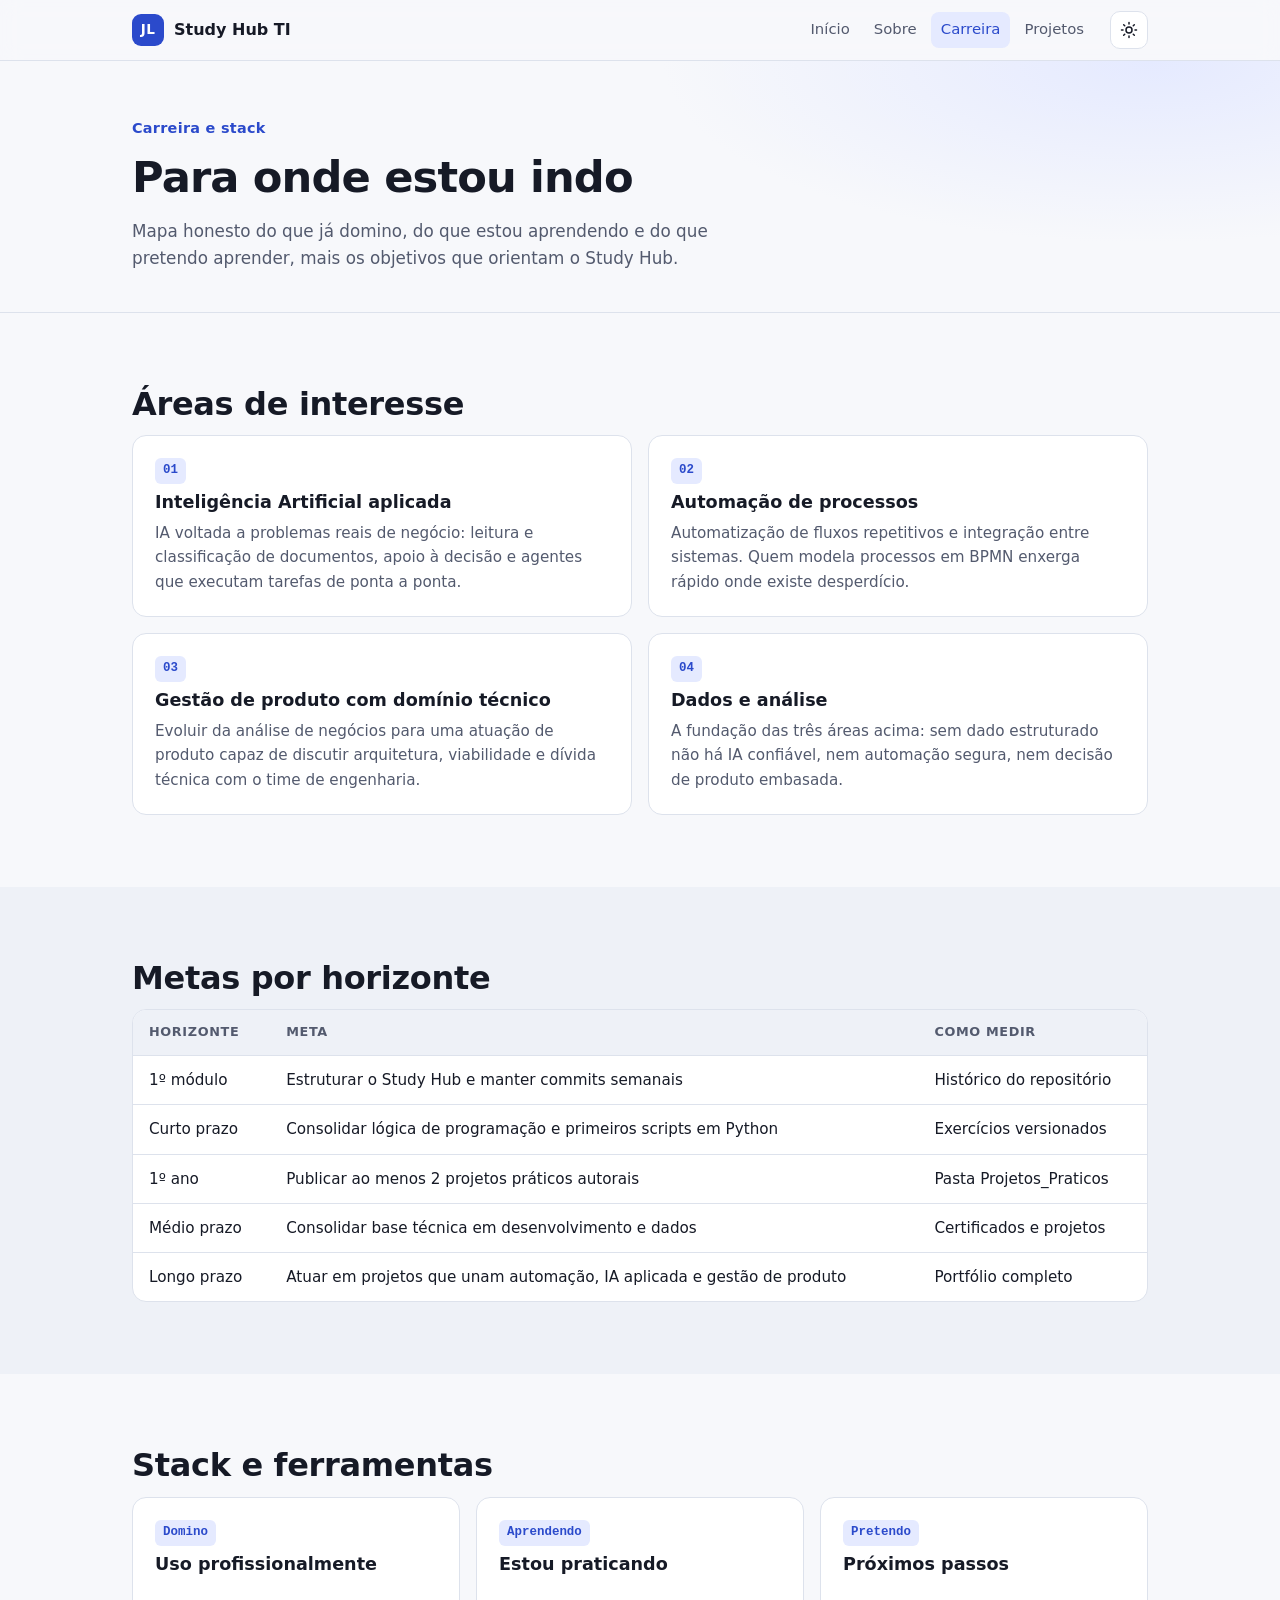
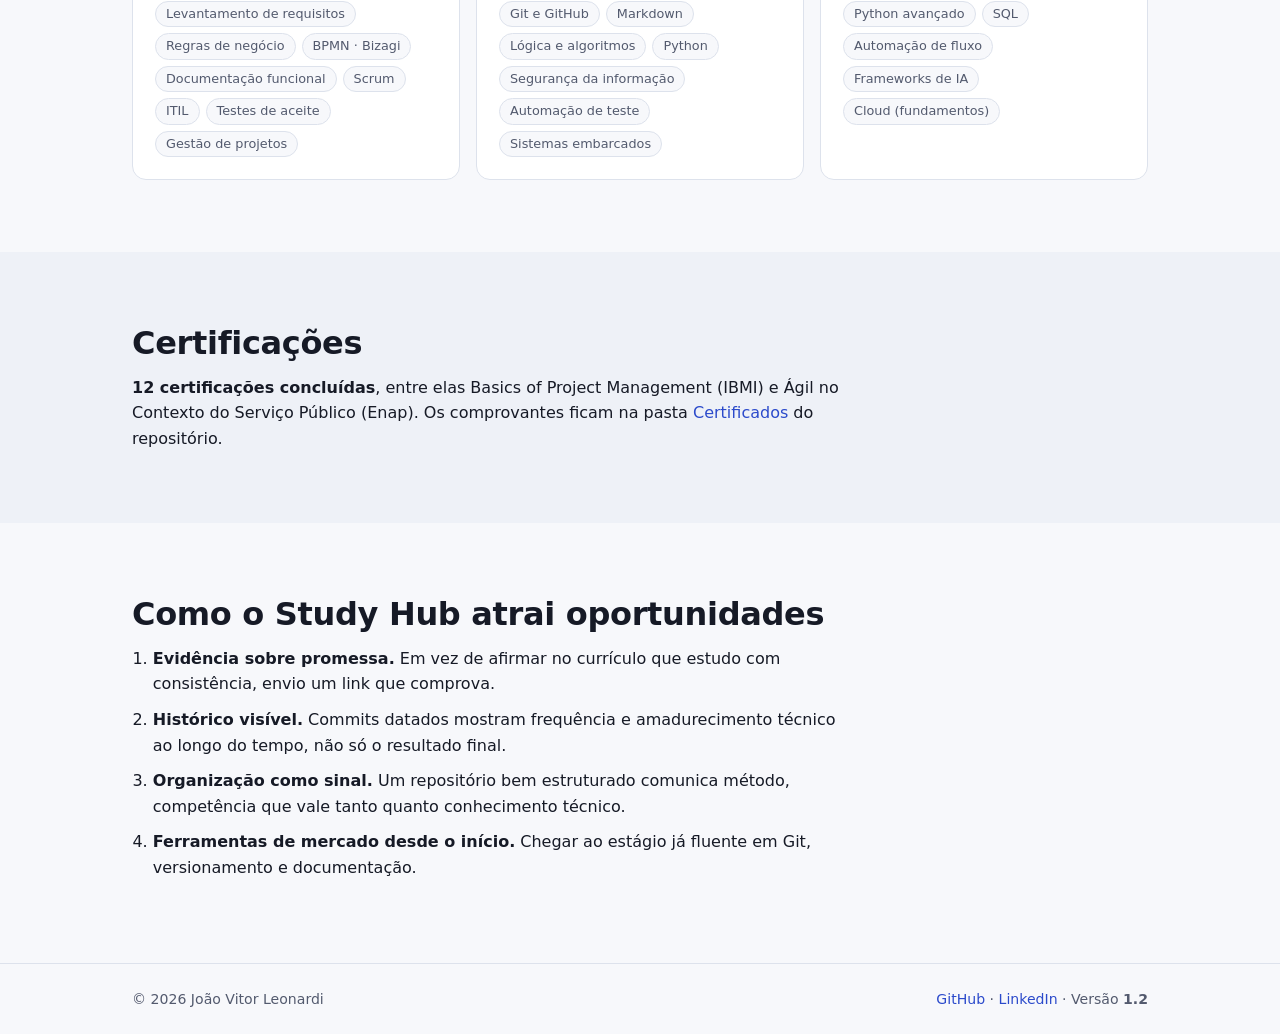
==== commit cc1c096a: "Merge pull request #4 from jooaoleonardi/claude/new-session-010bdy-2-projetos feat(pages): 2/5 págin" ====
--- a/carreira.html
+++ b/carreira.html
@@ -29,6 +29,7 @@
         <a href="index.html">Início</a>
         <a href="sobre.html">Sobre</a>
         <a href="carreira.html">Carreira</a>
+        <a href="projetos.html">Projetos</a>
       </nav>
       <div class="header-actions">
         <button class="icon-btn" id="theme-toggle" type="button" aria-label="Alternar tema claro/escuro">
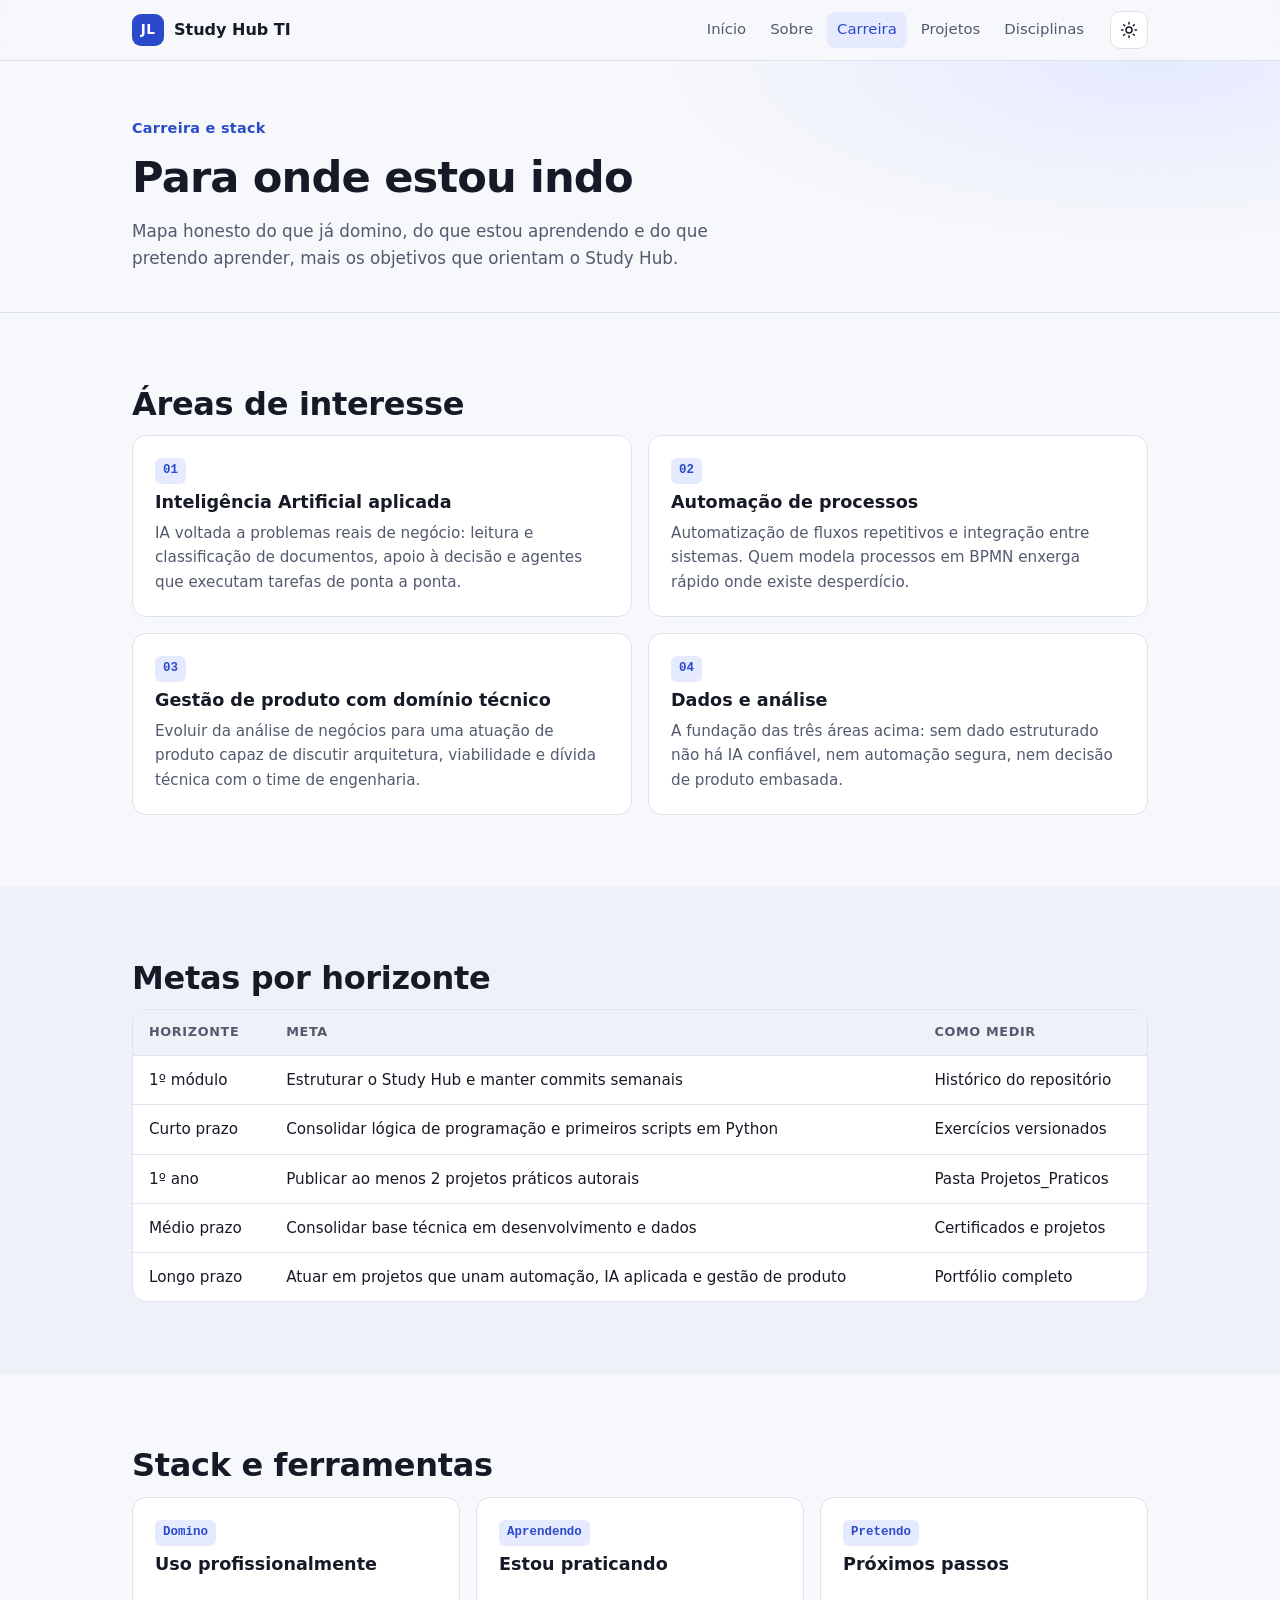
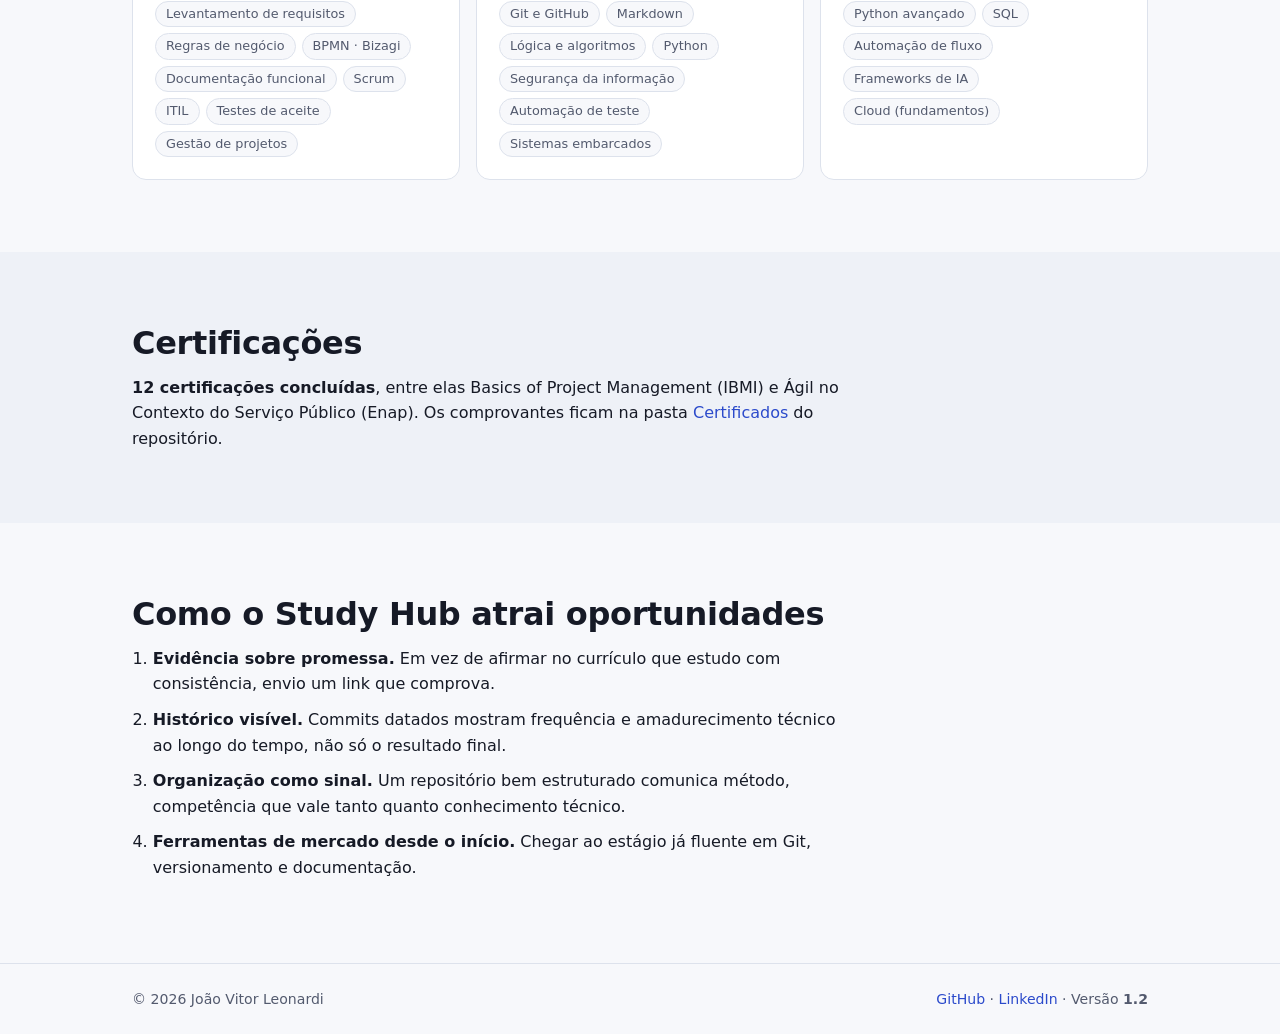
==== commit dad5180d: "Merge pull request #5 from jooaoleonardi/claude/new-session-010bdy-3-disciplinas feat(pages): 3/5 pá" ====
--- a/carreira.html
+++ b/carreira.html
@@ -30,6 +30,7 @@
         <a href="sobre.html">Sobre</a>
         <a href="carreira.html">Carreira</a>
         <a href="projetos.html">Projetos</a>
+        <a href="disciplinas.html">Disciplinas</a>
       </nav>
       <div class="header-actions">
         <button class="icon-btn" id="theme-toggle" type="button" aria-label="Alternar tema claro/escuro">
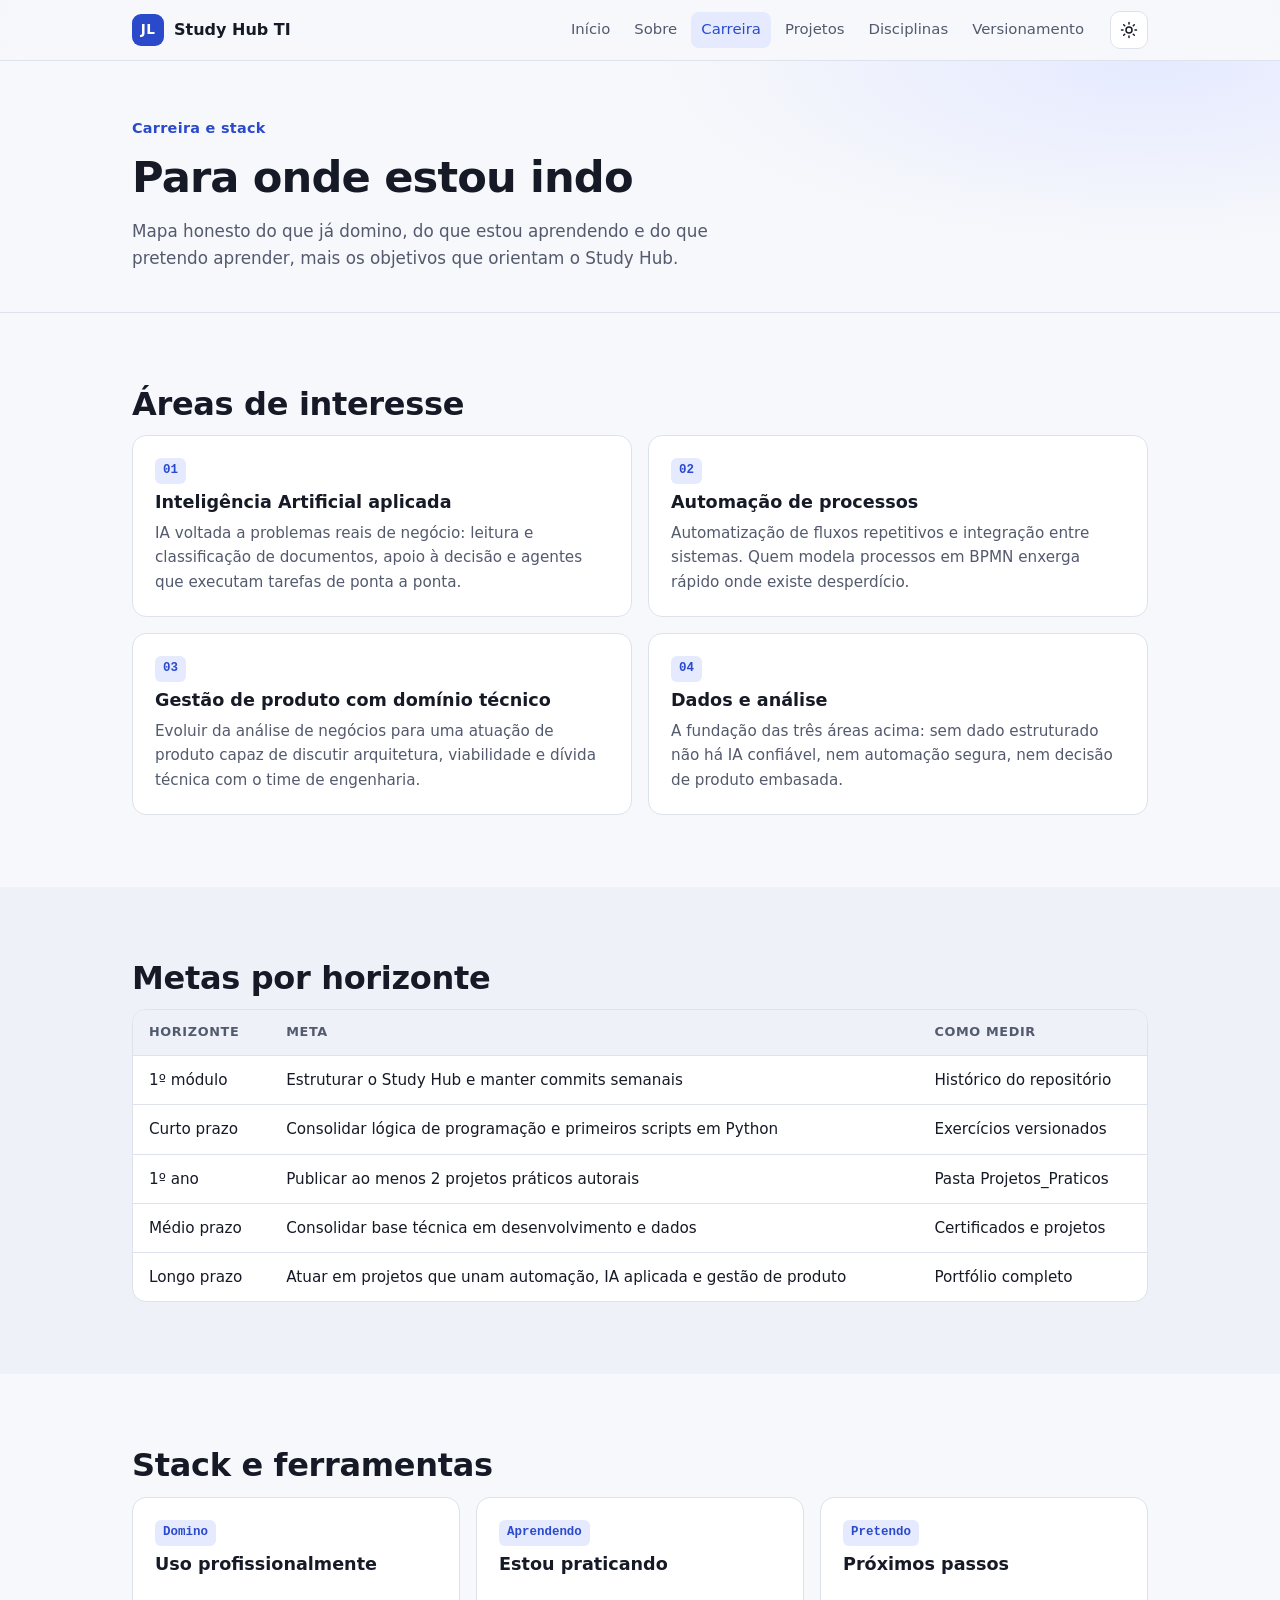
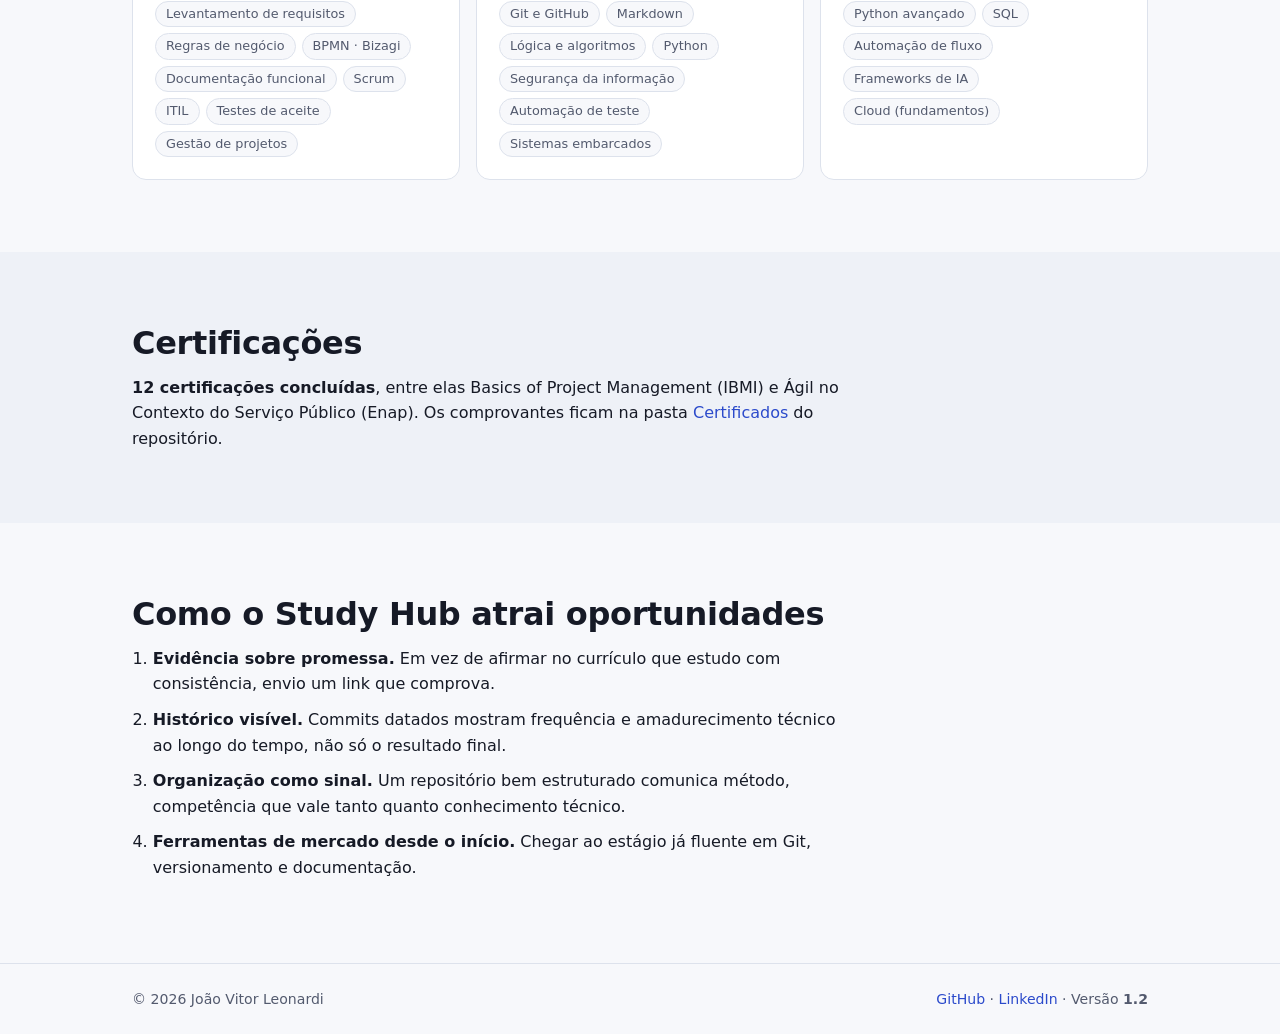
==== commit 4d421f05: "Merge pull request #6 from jooaoleonardi/claude/new-session-010bdy-4-versionamento feat(pages): 4/5 " ====
--- a/carreira.html
+++ b/carreira.html
@@ -31,6 +31,7 @@
         <a href="carreira.html">Carreira</a>
         <a href="projetos.html">Projetos</a>
         <a href="disciplinas.html">Disciplinas</a>
+        <a href="versionamento.html">Versionamento</a>
       </nav>
       <div class="header-actions">
         <button class="icon-btn" id="theme-toggle" type="button" aria-label="Alternar tema claro/escuro">
--- a/assets/css/style.css
+++ b/assets/css/style.css
@@ -697,3 +697,7 @@
 
 .card-links a { overflow-wrap: anywhere; }
 @media print { .page-hero { background: none; } }
+
+.checklist { list-style: none; margin: 0; padding: 0; display: grid; gap: 8px; max-width: 70ch; }
+.checklist li { padding: 12px 16px 12px 44px; position: relative; background: var(--surface); border: 1px solid var(--border); border-radius: 10px; }
+.checklist li::before { content: "✓"; position: absolute; left: 16px; color: var(--ok); font-weight: 700; }
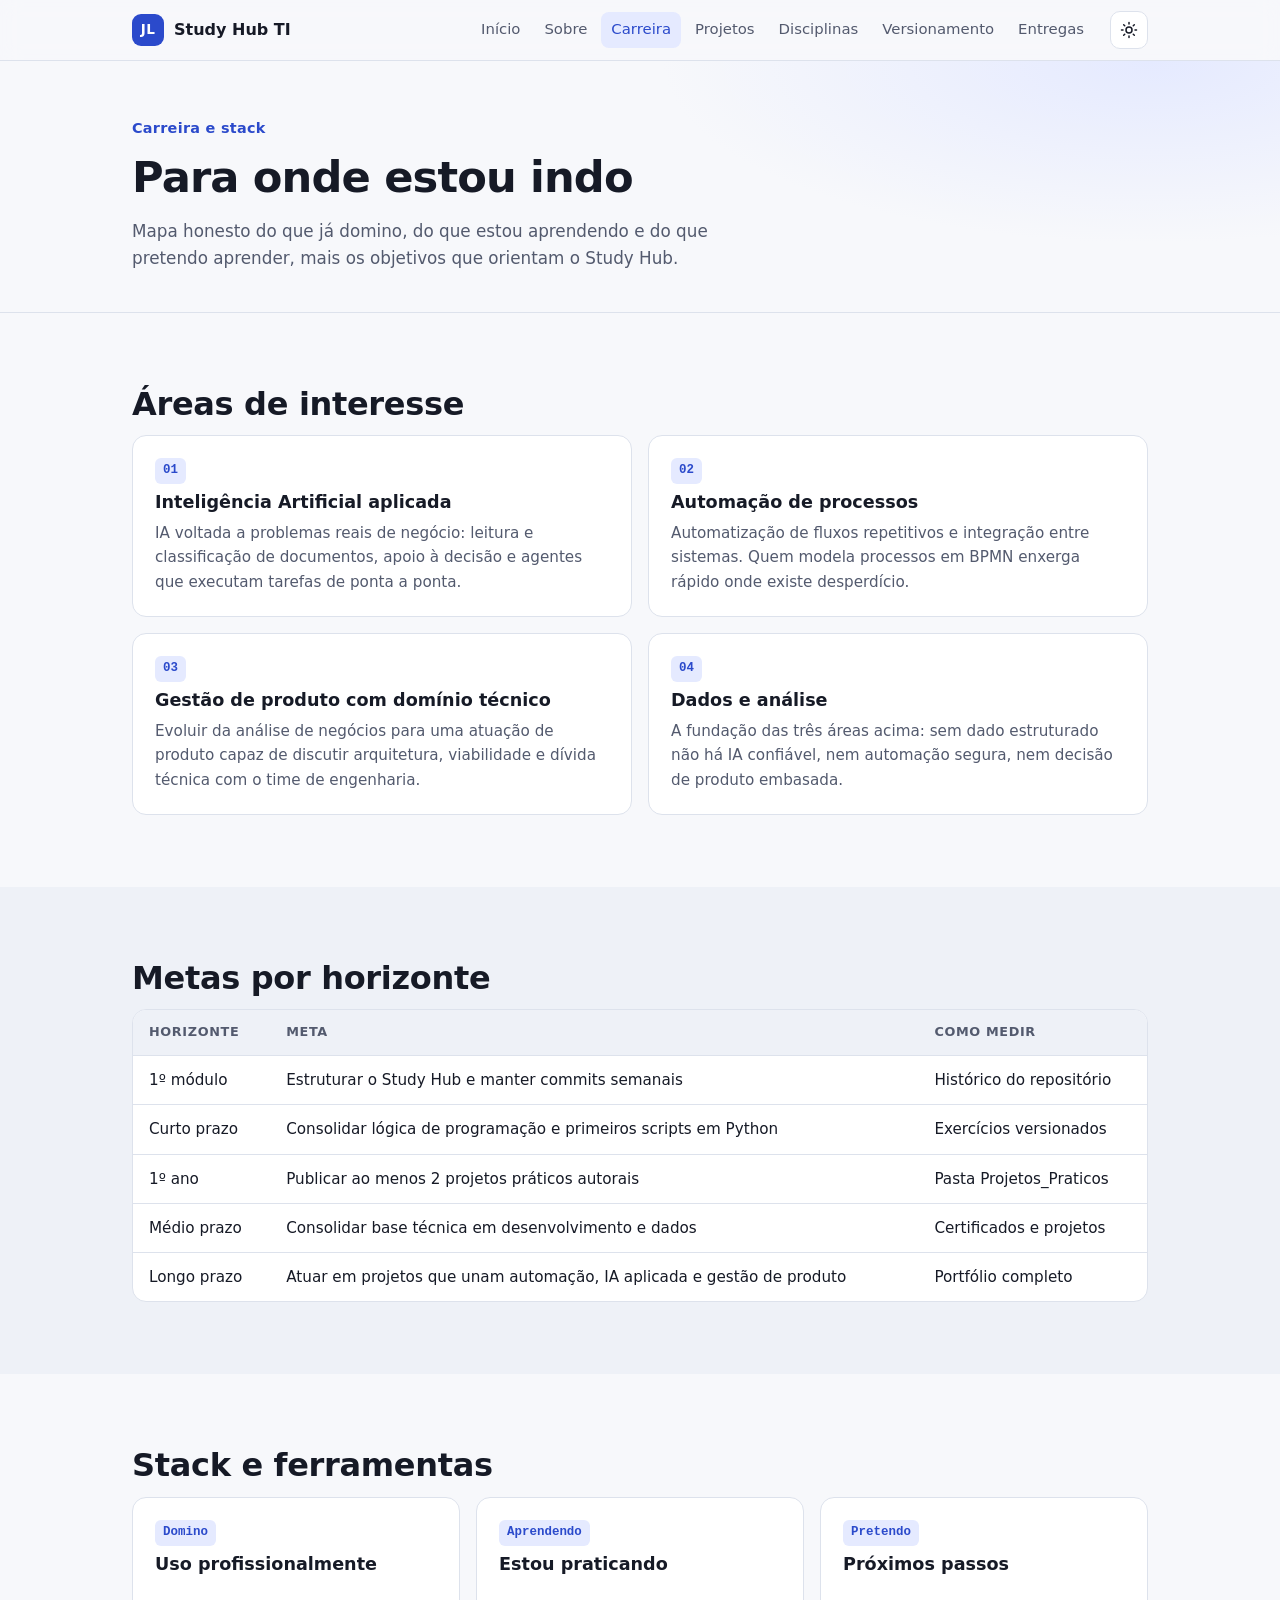
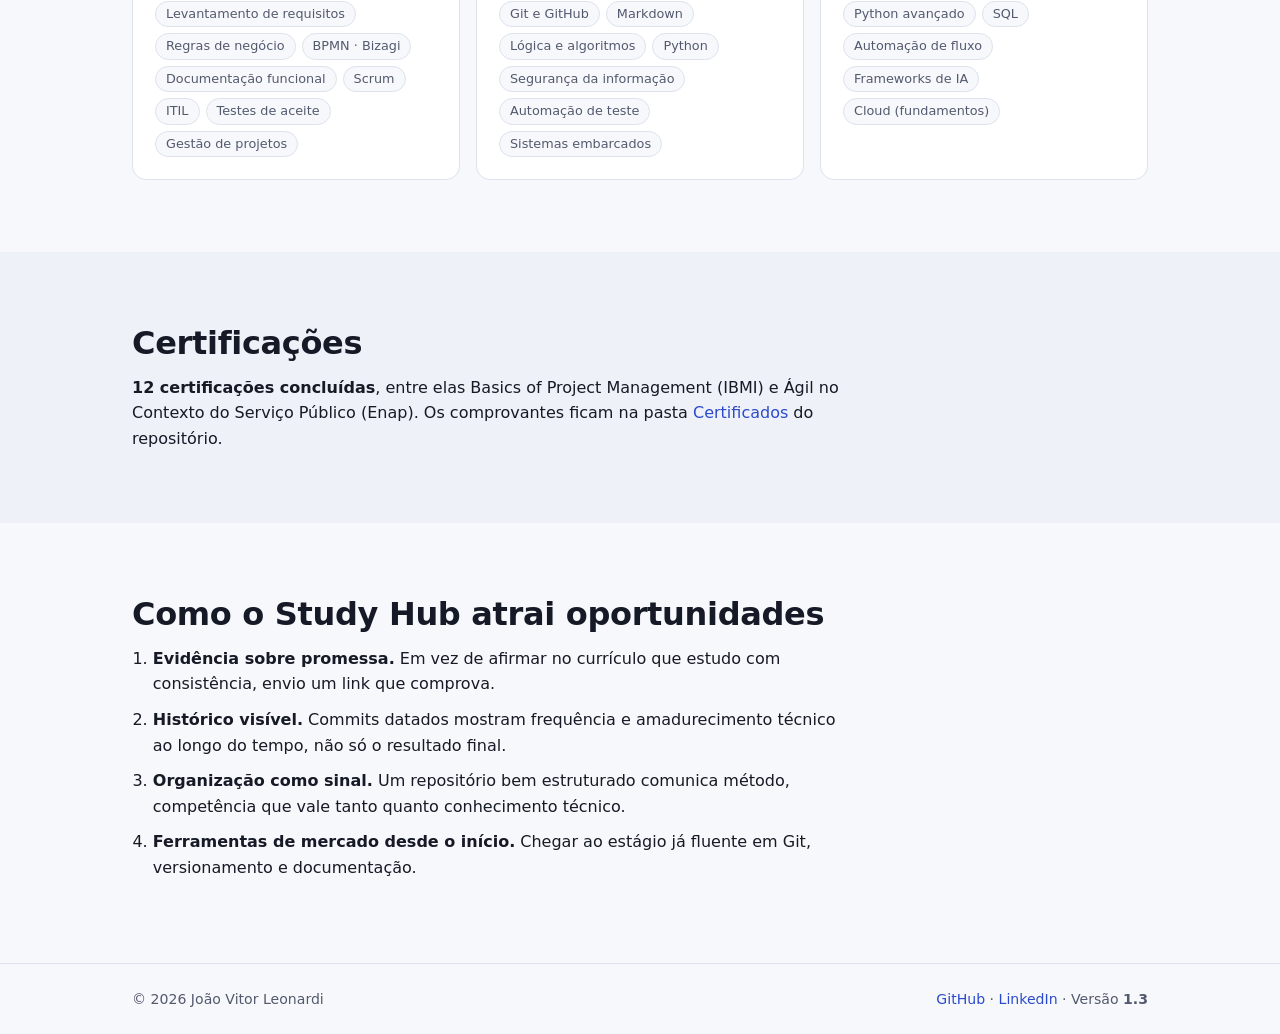
==== commit 76531c47: "Merge pull request #7 from jooaoleonardi/claude/new-session-010bdy-5-entregas feat(pages): 5/5 págin" ====
--- a/carreira.html
+++ b/carreira.html
@@ -32,6 +32,7 @@
         <a href="projetos.html">Projetos</a>
         <a href="disciplinas.html">Disciplinas</a>
         <a href="versionamento.html">Versionamento</a>
+        <a href="entregas.html">Entregas</a>
       </nav>
       <div class="header-actions">
         <button class="icon-btn" id="theme-toggle" type="button" aria-label="Alternar tema claro/escuro">
@@ -99,7 +100,7 @@
       <span>
         <a href="https://github.com/jooaoleonardi/Meu_Study_Hub_TI" target="_blank" rel="noopener">GitHub</a> ·
         <a href="https://www.linkedin.com/in/jooaoleonardi" target="_blank" rel="noopener">LinkedIn</a> ·
-        Versão <strong>1.2</strong>
+        Versão <strong>1.3</strong>
       </span>
     </div>
   </footer>
--- a/assets/css/style.css
+++ b/assets/css/style.css
@@ -701,3 +701,8 @@
 .checklist { list-style: none; margin: 0; padding: 0; display: grid; gap: 8px; max-width: 70ch; }
 .checklist li { padding: 12px 16px 12px 44px; position: relative; background: var(--surface); border: 1px solid var(--border); border-radius: 10px; }
 .checklist li::before { content: "✓"; position: absolute; left: 16px; color: var(--ok); font-weight: 700; }
+
+.video-wrap { position: relative; aspect-ratio: 16 / 9; border-radius: var(--radius); overflow: hidden; border: 1px solid var(--border); background: #000; max-width: 880px; }
+.video-wrap iframe { position: absolute; inset: 0; width: 100%; height: 100%; border: 0; }
+.video-wrap + .card-links, .timeline + .card-links { margin-top: 20px; }
+.timeline .card-links { margin-top: 10px; }
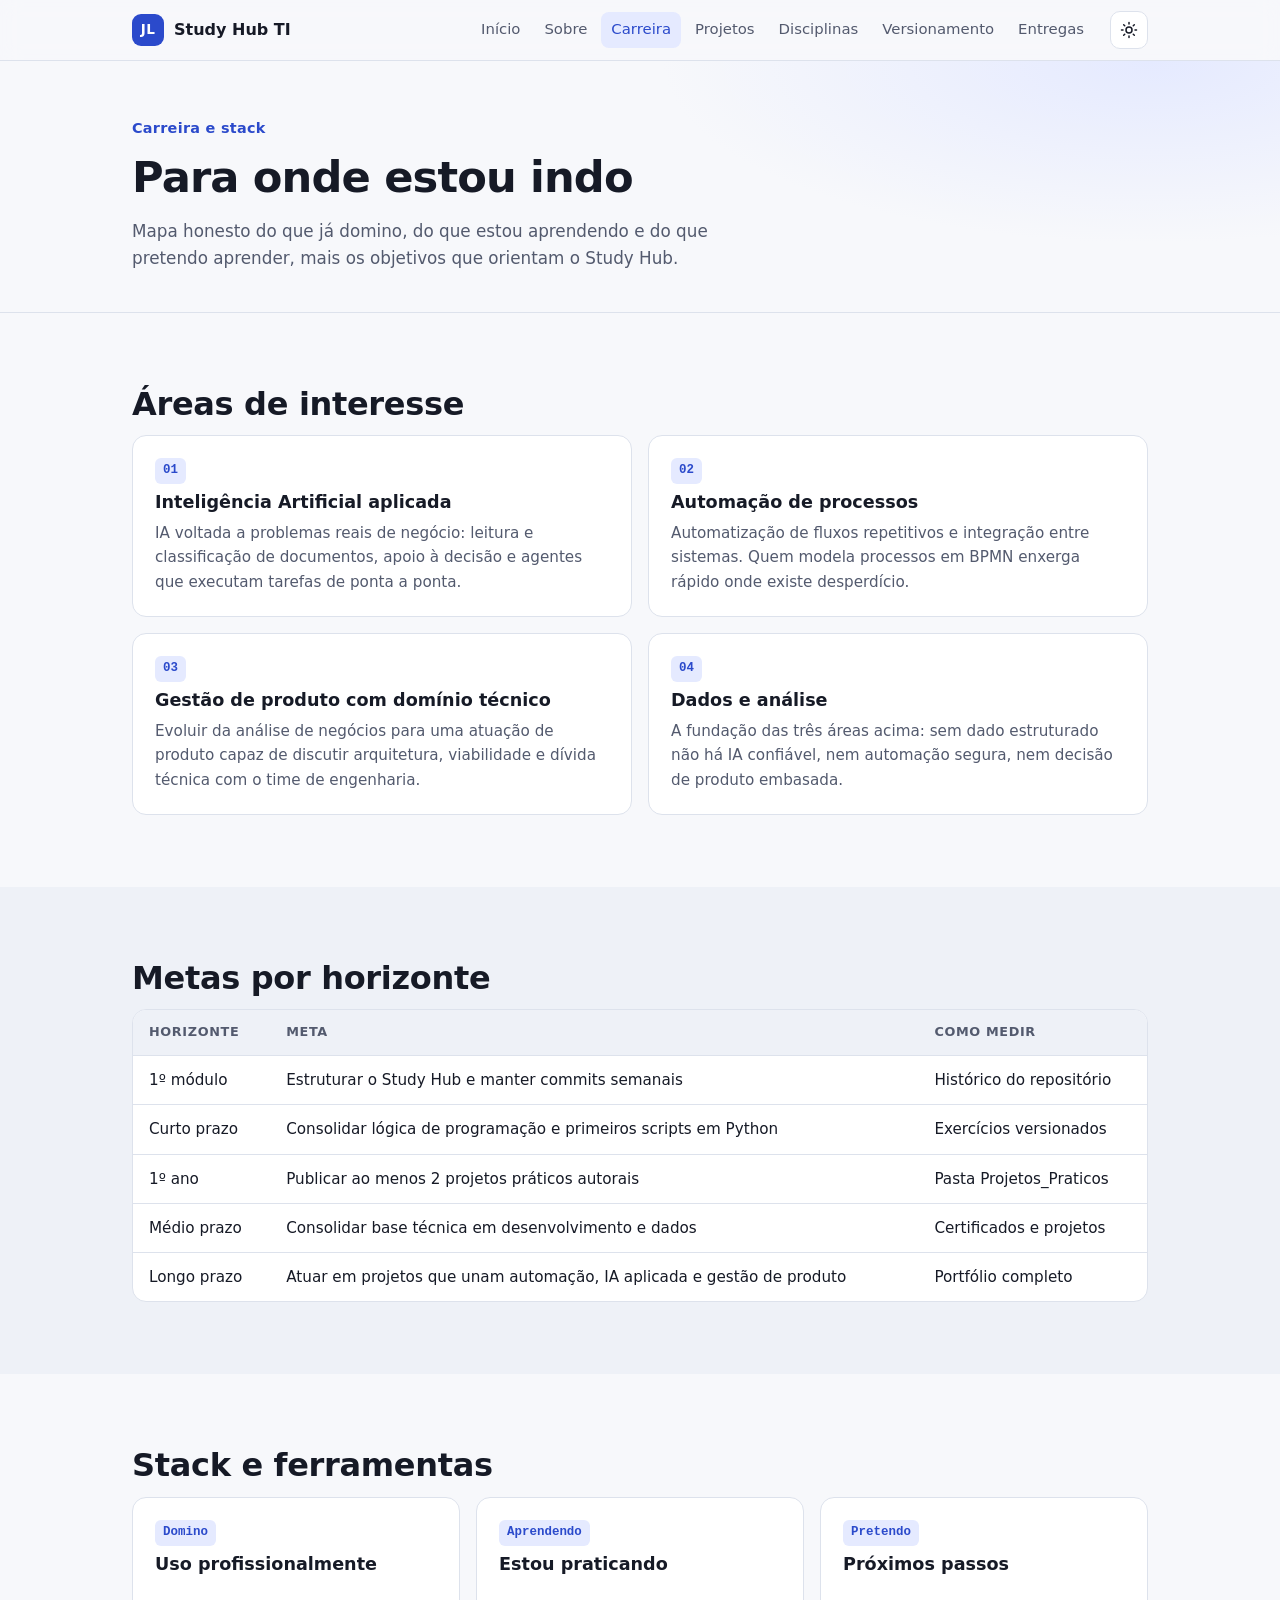
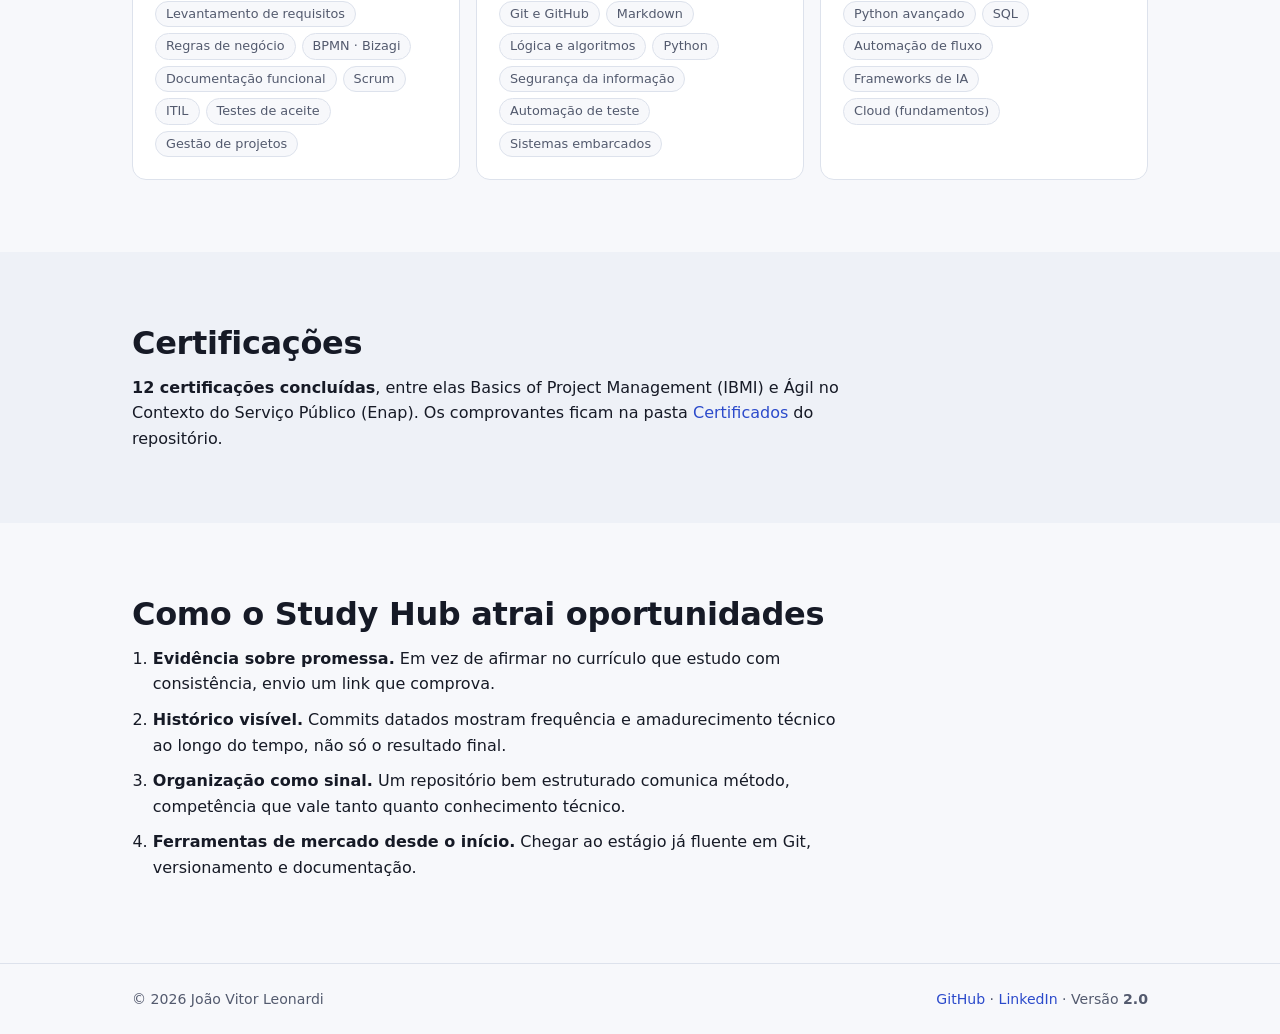
==== commit aee8fecd: "feat(pages): versao 2.0 com changelog e historico atualizados Co-Authored-By: Claude Sonnet 5.5 <nor" ====
--- a/carreira.html
+++ b/carreira.html
@@ -100,7 +100,7 @@
       <span>
         <a href="https://github.com/jooaoleonardi/Meu_Study_Hub_TI" target="_blank" rel="noopener">GitHub</a> ·
         <a href="https://www.linkedin.com/in/jooaoleonardi" target="_blank" rel="noopener">LinkedIn</a> ·
-        Versão <strong>1.3</strong>
+        Versão <strong>2.0</strong>
       </span>
     </div>
   </footer>
